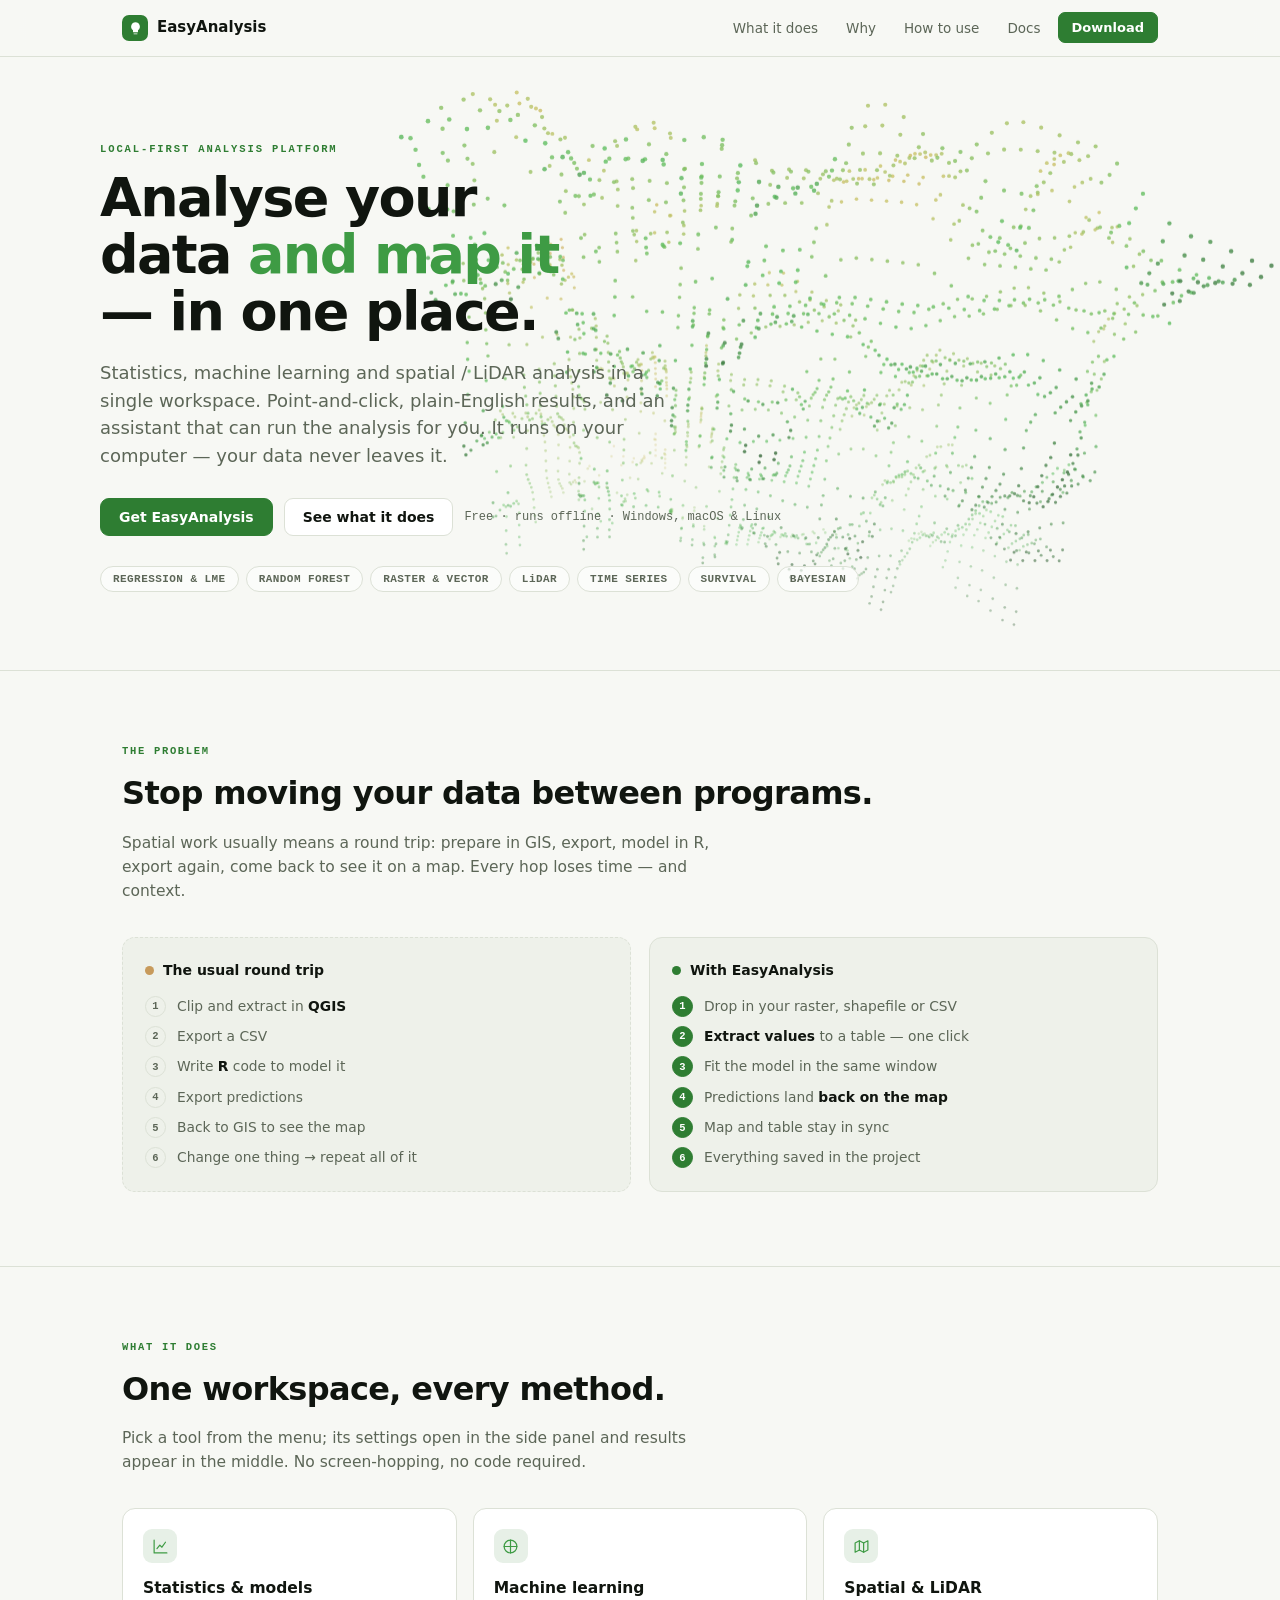
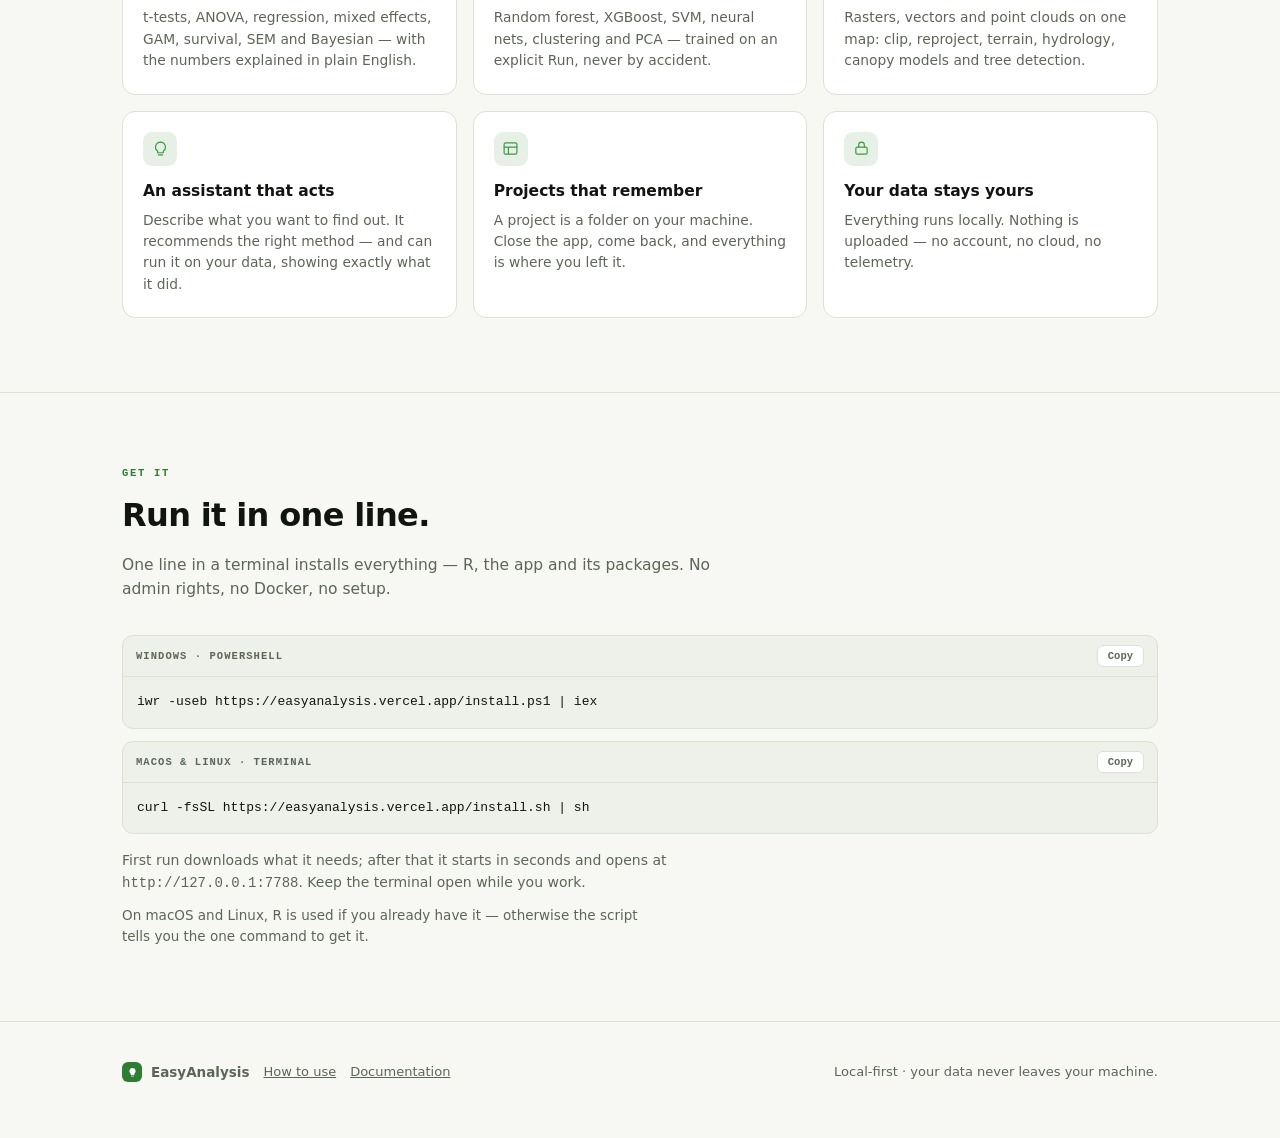
==== landing/index.html @ b0dbe5f5 "Feat: unified workspace (v0.8.0), public site, and macOS/Linux installer Collapses the ~35 separate " ====
<!doctype html>
<html lang="en">
<head>
<meta charset="utf-8">
<meta name="viewport" content="width=device-width, initial-scale=1">
<title>EasyAnalysis — analyse data and map it, in one place</title>
<meta name="description" content="A local-first platform for statistics, machine learning and spatial/LiDAR analysis. Point-and-click, plain-English results, your data never leaves your machine.">
<style>
  :root{
    --paper:#0F1310; --panel:#171C17; --sunk:#131813; --tint:#1D2A1E; --bar:#1B3A1D;
    --ink:#E8EDE4; --bark:#93A08C; --line:#2A322A;
    --forest:#5FBF62; --canopy:#7ED481; --onbrand:#08120A; --sky:#6FA8D6; --earth:#C79A5B;
    --mono:ui-monospace,"Cascadia Code",Consolas,monospace;
    --ui:ui-sans-serif,system-ui,-apple-system,"Segoe UI",Roboto,sans-serif;
    --wrap:1080px;
  }
  @media (prefers-color-scheme: light){
    :root{ --paper:#F7F8F4; --panel:#FFFFFF; --sunk:#EEF1EA; --tint:#E7F0E7; --bar:#2E7D32;
           --ink:#10150F; --bark:#5C6657; --line:#DCE1D6; --forest:#2E7D32; --canopy:#3E9B44; --onbrand:#FFFFFF; }
  }
  *{box-sizing:border-box;}
  html{scroll-behavior:smooth;}
  body{margin:0;background:var(--paper);color:var(--ink);font-family:var(--ui);line-height:1.55;
       -webkit-font-smoothing:antialiased;}
  .wrap{max-width:var(--wrap);margin:0 auto;padding:0 22px;}
  a{color:var(--canopy);}

  /* ---------- nav ---------- */
  nav{position:sticky;top:0;z-index:20;backdrop-filter:blur(12px);
      background:color-mix(in srgb,var(--paper) 82%,transparent);border-bottom:1px solid var(--line);}
  nav .wrap{display:flex;align-items:center;gap:14px;height:56px;}
  .brand{display:flex;align-items:center;gap:9px;font-weight:650;font-size:15px;}
  .brand .mk{width:26px;height:26px;border-radius:7px;background:var(--forest);display:grid;place-items:center;}
  .brand .mk svg{width:15px;height:15px;fill:var(--onbrand);}
  nav .links{margin-left:auto;display:flex;gap:6px;align-items:center;}
  nav .links a{color:var(--bark);text-decoration:none;font-size:13.5px;padding:7px 11px;border-radius:7px;}
  nav .links a:hover{color:var(--ink);background:var(--tint);}
  .btn{display:inline-flex;align-items:center;gap:8px;border-radius:9px;padding:10px 18px;
       font:600 14px var(--ui);text-decoration:none;cursor:pointer;border:1px solid var(--line);
       background:var(--panel);color:var(--ink);}
  .btn:hover{border-color:var(--canopy);}
  .btn.go{background:var(--forest);border-color:var(--forest);color:var(--onbrand);}
  .btn.sm{padding:7px 13px;font-size:13px;}

  /* ---------- hero ---------- */
  header{position:relative;overflow:hidden;border-bottom:1px solid var(--line);}
  #scene{position:absolute;inset:0;width:100%;height:100%;display:block;}
  .hero{position:relative;z-index:2;padding:86px 0 78px;}
  .kick{font:600 10.5px var(--mono);letter-spacing:.18em;text-transform:uppercase;color:var(--forest);margin-bottom:14px;}
  h1{font-size:clamp(32px,5.6vw,54px);line-height:1.06;letter-spacing:-.03em;font-weight:680;margin:0 0 18px;
     text-wrap:balance;max-width:16ch;}
  h1 em{font-style:normal;color:var(--canopy);}
  .lede{font-size:clamp(15px,2vw,18px);color:var(--bark);max-width:52ch;margin:0 0 28px;}
  .cta{display:flex;gap:11px;flex-wrap:wrap;align-items:center;}
  .cta .note{font:500 12px var(--mono);color:var(--bark);}
  .pills{display:flex;gap:7px;flex-wrap:wrap;margin-top:30px;}
  .pill{font:600 11px var(--mono);letter-spacing:.04em;border:1px solid var(--line);border-radius:999px;
        padding:6px 12px;color:var(--bark);background:color-mix(in srgb,var(--panel) 60%,transparent);}

  /* ---------- sections ---------- */
  section{padding:74px 0;border-bottom:1px solid var(--line);}
  .eyebrow{font:600 10.5px var(--mono);letter-spacing:.16em;text-transform:uppercase;color:var(--forest);margin-bottom:12px;}
  h2{font-size:clamp(23px,3.2vw,32px);letter-spacing:-.02em;font-weight:660;margin:0 0 12px;text-wrap:balance;}
  .sub{color:var(--bark);max-width:62ch;margin:0 0 34px;font-size:15.5px;}

  .grid{display:grid;gap:16px;grid-template-columns:repeat(auto-fit,minmax(250px,1fr));}
  .card{border:1px solid var(--line);border-radius:13px;background:var(--panel);padding:20px 20px 22px;}
  .card .ic{width:34px;height:34px;border-radius:9px;background:var(--tint);display:grid;place-items:center;margin-bottom:13px;}
  .card .ic svg{width:17px;height:17px;stroke:var(--canopy);fill:none;stroke-width:1.7;stroke-linecap:round;stroke-linejoin:round;}
  .card h3{font-size:15.5px;margin:0 0 7px;font-weight:640;}
  .card p{margin:0;color:var(--bark);font-size:13.8px;}

  /* problem -> answer */
  .split{display:grid;gap:18px;grid-template-columns:1fr 1fr;align-items:stretch;}
  @media (max-width:760px){.split{grid-template-columns:1fr;}}
  .panel-b{border:1px solid var(--line);border-radius:13px;padding:22px;background:var(--sunk);}
  .panel-b.bad{border-style:dashed;}
  .panel-b h3{margin:0 0 14px;font-size:14px;font-weight:640;display:flex;align-items:center;gap:9px;}
  .panel-b h3 .dot{width:9px;height:9px;border-radius:50%;}
  .steps{list-style:none;margin:0;padding:0;display:flex;flex-direction:column;gap:9px;}
  .steps li{display:flex;gap:11px;align-items:flex-start;font-size:13.8px;color:var(--bark);}
  .steps li b{color:var(--ink);font-weight:600;}
  .steps .n{flex:none;width:21px;height:21px;border-radius:50%;border:1px solid var(--line);
            display:grid;place-items:center;font:600 10.5px var(--mono);color:var(--bark);}
  .panel-b.good .steps .n{background:var(--forest);border-color:var(--forest);color:var(--onbrand);}

  /* install block */
  .code{border:1px solid var(--line);border-radius:11px;background:var(--sunk);overflow:hidden;}
  .code .top{display:flex;align-items:center;gap:9px;padding:9px 13px;border-bottom:1px solid var(--line);
             font:600 10.5px var(--mono);letter-spacing:.1em;text-transform:uppercase;color:var(--bark);}
  .code .top .copy{margin-left:auto;border:1px solid var(--line);background:var(--panel);color:var(--bark);
                   border-radius:6px;padding:4px 10px;font:600 10.5px var(--mono);cursor:pointer;}
  .code .top .copy:hover{border-color:var(--canopy);color:var(--ink);}
  .code pre{margin:0;padding:15px 14px;overflow-x:auto;font:13px/1.6 var(--mono);color:var(--ink);}
  .code pre .c{color:var(--bark);}

  footer{padding:40px 0 56px;color:var(--bark);font-size:13px;}
  footer .wrap{display:flex;gap:14px;flex-wrap:wrap;align-items:center;}
  footer a{color:var(--bark);}
  .sr{position:absolute;width:1px;height:1px;overflow:hidden;clip:rect(0 0 0 0);}
  @media (prefers-reduced-motion: reduce){ #scene{display:none;} }
</style>
</head>
<body>

<nav>
  <div class="wrap">
    <span class="brand">
      <span class="mk"><svg viewBox="0 0 24 24"><path d="M9 21h6v-1H9v1zm3-19a7 7 0 0 0-4 12.7V17a1 1 0 0 0 1 1h6a1 1 0 0 0 1-1v-2.3A7 7 0 0 0 12 2z"/></svg></span>
      EasyAnalysis
    </span>
    <span class="links">
      <a href="#what">What it does</a>
      <a href="#why">Why</a>
      <a href="how-to-use.html">How to use</a>
      <a href="documentation.html">Docs</a>
      <a class="btn go sm" href="#get">Download</a>
    </span>
  </div>
</nav>

<header>
  <canvas id="scene" aria-hidden="true"></canvas>
  <div class="wrap hero">
    <div class="kick">Local-first analysis platform</div>
    <h1>Analyse your data <em>and map it</em> — in one place.</h1>
    <p class="lede">Statistics, machine learning and spatial / LiDAR analysis in a single
      workspace. Point-and-click, plain-English results, and an assistant that can run the
      analysis for you. It runs on your computer — your data never leaves it.</p>
    <div class="cta">
      <a class="btn go" href="#get">Get EasyAnalysis</a>
      <a class="btn" href="#what">See what it does</a>
      <span class="note">Free · runs offline · Windows, macOS &amp; Linux</span>
    </div>
    <div class="pills">
      <span class="pill">REGRESSION &amp; LME</span><span class="pill">RANDOM FOREST</span>
      <span class="pill">RASTER &amp; VECTOR</span><span class="pill">LiDAR</span>
      <span class="pill">TIME SERIES</span><span class="pill">SURVIVAL</span>
      <span class="pill">BAYESIAN</span>
    </div>
  </div>
</header>

<section id="why">
  <div class="wrap">
    <div class="eyebrow">The problem</div>
    <h2>Stop moving your data between programs.</h2>
    <p class="sub">Spatial work usually means a round trip: prepare in GIS, export, model in R,
      export again, come back to see it on a map. Every hop loses time — and context.</p>
    <div class="split">
      <div class="panel-b bad">
        <h3><span class="dot" style="background:var(--earth)"></span>The usual round trip</h3>
        <ol class="steps">
          <li><span class="n">1</span><span>Clip and extract in <b>QGIS</b></span></li>
          <li><span class="n">2</span><span>Export a CSV</span></li>
          <li><span class="n">3</span><span>Write <b>R</b> code to model it</span></li>
          <li><span class="n">4</span><span>Export predictions</span></li>
          <li><span class="n">5</span><span>Back to GIS to see the map</span></li>
          <li><span class="n">6</span><span>Change one thing → repeat all of it</span></li>
        </ol>
      </div>
      <div class="panel-b good">
        <h3><span class="dot" style="background:var(--forest)"></span>With EasyAnalysis</h3>
        <ol class="steps">
          <li><span class="n">1</span><span>Drop in your raster, shapefile or CSV</span></li>
          <li><span class="n">2</span><span><b>Extract values</b> to a table — one click</span></li>
          <li><span class="n">3</span><span>Fit the model in the same window</span></li>
          <li><span class="n">4</span><span>Predictions land <b>back on the map</b></span></li>
          <li><span class="n">5</span><span>Map and table stay in sync</span></li>
          <li><span class="n">6</span><span>Everything saved in the project</span></li>
        </ol>
      </div>
    </div>
  </div>
</section>

<section id="what">
  <div class="wrap">
    <div class="eyebrow">What it does</div>
    <h2>One workspace, every method.</h2>
    <p class="sub">Pick a tool from the menu; its settings open in the side panel and results appear
      in the middle. No screen-hopping, no code required.</p>
    <div class="grid">
      <div class="card">
        <div class="ic"><svg viewBox="0 0 24 24"><path d="M3 3v18h18"/><path d="M7 15l4-5 3 3 5-7"/></svg></div>
        <h3>Statistics &amp; models</h3>
        <p>t-tests, ANOVA, regression, mixed effects, GAM, survival, SEM and Bayesian —
           with the numbers explained in plain English.</p>
      </div>
      <div class="card">
        <div class="ic"><svg viewBox="0 0 24 24"><path d="M12 3v18M3 12h18"/><circle cx="12" cy="12" r="9"/></svg></div>
        <h3>Machine learning</h3>
        <p>Random forest, XGBoost, SVM, neural nets, clustering and PCA — trained on an
           explicit Run, never by accident.</p>
      </div>
      <div class="card">
        <div class="ic"><svg viewBox="0 0 24 24"><path d="M3 7l6-3 6 3 6-3v13l-6 3-6-3-6 3z"/><path d="M9 4v13M15 7v13"/></svg></div>
        <h3>Spatial &amp; LiDAR</h3>
        <p>Rasters, vectors and point clouds on one map: clip, reproject, terrain, hydrology,
           canopy models and tree detection.</p>
      </div>
      <div class="card">
        <div class="ic"><svg viewBox="0 0 24 24"><path d="M12 3a7 7 0 0 0-4 12.7V18h8v-2.3A7 7 0 0 0 12 3z"/><path d="M9 21h6"/></svg></div>
        <h3>An assistant that acts</h3>
        <p>Describe what you want to find out. It recommends the right method — and can run
           it on your data, showing exactly what it did.</p>
      </div>
      <div class="card">
        <div class="ic"><svg viewBox="0 0 24 24"><rect x="3" y="4" width="18" height="16" rx="2"/><path d="M3 10h18M9 10v10"/></svg></div>
        <h3>Projects that remember</h3>
        <p>A project is a folder on your machine. Close the app, come back, and everything is
           where you left it.</p>
      </div>
      <div class="card">
        <div class="ic"><svg viewBox="0 0 24 24"><rect x="4" y="10" width="16" height="10" rx="2"/><path d="M8 10V7a4 4 0 0 1 8 0v3"/></svg></div>
        <h3>Your data stays yours</h3>
        <p>Everything runs locally. Nothing is uploaded — no account, no cloud, no telemetry.</p>
      </div>
    </div>
  </div>
</section>

<section id="get">
  <div class="wrap">
    <div class="eyebrow">Get it</div>
    <h2>Run it in one line.</h2>
    <p class="sub">One line in a terminal installs everything — R, the app and its packages.
      No admin rights, no Docker, no setup.</p>
    <div class="code">
      <div class="top">Windows · PowerShell
        <button class="copy" data-copy="win">Copy</button></div>
      <pre id="cmd-win">iwr -useb https://easyanalysis.vercel.app/install.ps1 | iex</pre>
    </div>
    <div class="code" style="margin-top:12px;">
      <div class="top">macOS &amp; Linux · Terminal
        <button class="copy" data-copy="nix">Copy</button></div>
      <pre id="cmd-nix">curl -fsSL https://easyanalysis.vercel.app/install.sh | sh</pre>
    </div>
    <p class="sub" style="margin:16px 0 0;font-size:14px;">
      First run downloads what it needs; after that it starts in seconds and opens at
      <code style="font-family:var(--mono)">http://127.0.0.1:7788</code>. Keep the terminal open while you work.</p>
    <p class="sub" style="margin:10px 0 0;font-size:13.5px;">
      On macOS and Linux, R is used if you already have it — otherwise the script tells you the
      one command to get it.</p>
  </div>
</section>

<footer>
  <div class="wrap">
    <span class="brand" style="font-size:13.5px;">
      <span class="mk" style="width:20px;height:20px;border-radius:6px;">
        <svg viewBox="0 0 24 24" style="width:11px;height:11px;"><path d="M9 21h6v-1H9v1zm3-19a7 7 0 0 0-4 12.7V17a1 1 0 0 0 1 1h6a1 1 0 0 0 1-1v-2.3A7 7 0 0 0 12 2z"/></svg>
      </span>EasyAnalysis
    </span>
    <a href="how-to-use.html">How to use</a>
    <a href="documentation.html">Documentation</a>
    <span style="margin-left:auto">Local-first · your data never leaves your machine.</span>
  </div>
</footer>

<script>
/* ---------------------------------------------------------------------------
   3D hero: a rotating LiDAR-style point cloud over a terrain surface, drawn on
   a plain canvas with a hand-rolled projection. No library, no CDN — the page
   is fully self-contained (and the app itself is about terrain/LiDAR, so the
   visual is the subject rather than decoration).
---------------------------------------------------------------------------- */
(function(){
  var cv = document.getElementById('scene'); if(!cv) return;
  var ctx = cv.getContext('2d'), W=0, H=0, DPR=Math.min(2, window.devicePixelRatio||1);
  var reduce = window.matchMedia('(prefers-reduced-motion: reduce)').matches;

  function css(v){ return getComputedStyle(document.documentElement).getPropertyValue(v).trim(); }

  /* value-noise terrain so the surface looks like ground, not a sine wave */
  function mk(seed){ var s=seed; return function(){ s=(s*1664525+1013904223)%4294967296; return s/4294967296; }; }
  var rnd = mk(20260727), N = 12, g = [];
  for (var i=0;i<N*N;i++) g.push(rnd());
  function at(x,y){ return g[Math.min(N-1,Math.max(0,y))*N + Math.min(N-1,Math.max(0,x))]; }
  function noise(u,v){
    var x=u*(N-1), y=v*(N-1), xi=Math.floor(x), yi=Math.floor(y), fx=x-xi, fy=y-yi;
    fx=fx*fx*(3-2*fx); fy=fy*fy*(3-2*fy);
    var a=at(xi,yi), b=at(xi+1,yi), c=at(xi,yi+1), d=at(xi+1,yi+1);
    return (a*(1-fx)+b*fx)*(1-fy) + (c*(1-fx)+d*fx)*fy;
  }

  /* build the point grid once */
  var G = 46, pts = [];
  for (var iy=0; iy<G; iy++) for (var ix=0; ix<G; ix++){
    var u=ix/(G-1), v=iy/(G-1);
    var h = noise(u,v)*0.55 + noise(u*2.3,v*2.3)*0.28 + noise(u*4.7,v*4.7)*0.12;
    pts.push({ x:(u-0.5)*2, z:(v-0.5)*2, y:h-0.42, h:h });
  }

  function size(){
    var r = cv.parentNode.getBoundingClientRect();
    W = r.width; H = r.height;
    cv.width = W*DPR; cv.height = H*DPR;
    ctx.setTransform(DPR,0,0,DPR,0,0);
  }
  window.addEventListener('resize', size); size();

  var t = 0, mx = 0;
  cv.parentNode.addEventListener('mousemove', function(e){
    var r = cv.parentNode.getBoundingClientRect();
    mx = ((e.clientX - r.left)/r.width - 0.5) * 0.6;      /* gentle parallax */
  });

  function ramp(p){                                    /* low = forest, high = sand */
    var stops = [[43,74,46],[95,191,98],[201,197,107],[217,155,87]];
    var i = Math.min(2, Math.floor(p*3)), f = p*3-i, a = stops[i], b = stops[i+1];
    return 'rgb('+((a[0]+(b[0]-a[0])*f)|0)+','+((a[1]+(b[1]-a[1])*f)|0)+','+((a[2]+(b[2]-a[2])*f)|0)+')';
  }

  function frame(){
    t += reduce ? 0 : 0.0016;
    ctx.clearRect(0,0,W,H);
    var ang = t + mx, ca = Math.cos(ang), sa = Math.sin(ang);
    var tilt = 0.62, ct = Math.cos(tilt), st = Math.sin(tilt);
    var scale = Math.min(W,H) * 0.78, cx = W*0.62, cy = H*0.54;

    var out = [];
    for (var i=0;i<pts.length;i++){
      var p = pts[i];
      var X = p.x*ca - p.z*sa, Z = p.x*sa + p.z*ca, Y = p.y;
      var Y2 = Y*ct - Z*st, Z2 = Y*st + Z*ct;
      var d = 3.1 + Z2, k = 2.0/d;
      out.push({ sx: cx + X*scale*k, sy: cy - Y2*scale*k, d: d, h: p.h, k: k });
    }
    out.sort(function(a,b){ return b.d - a.d; });          /* painter's algorithm */

    for (var j=0;j<out.length;j++){
      var o = out[j], r = Math.max(0.6, 2.5*o.k), alpha = Math.max(0.12, Math.min(0.95, (4.6-o.d)*0.55));
      ctx.globalAlpha = alpha * 0.85;
      ctx.fillStyle = ramp(Math.min(1, Math.max(0, o.h)));
      ctx.beginPath(); ctx.arc(o.sx, o.sy, r, 0, 6.283); ctx.fill();
    }
    ctx.globalAlpha = 1;
    requestAnimationFrame(frame);
  }
  requestAnimationFrame(frame);
})();

/* copy-to-clipboard for the install command */
document.querySelectorAll('.copy').forEach(function(b){
  b.addEventListener('click', function(){
    var el = document.getElementById('cmd-' + b.dataset.copy);
    if (!el) return;
    navigator.clipboard.writeText(el.innerText.trim()).then(function(){
      var old = b.textContent; b.textContent = 'Copied';
      setTimeout(function(){ b.textContent = old; }, 1400);
    }).catch(function(){ b.textContent = 'Select & copy'; });
  });
});
</script>
</body>
</html>
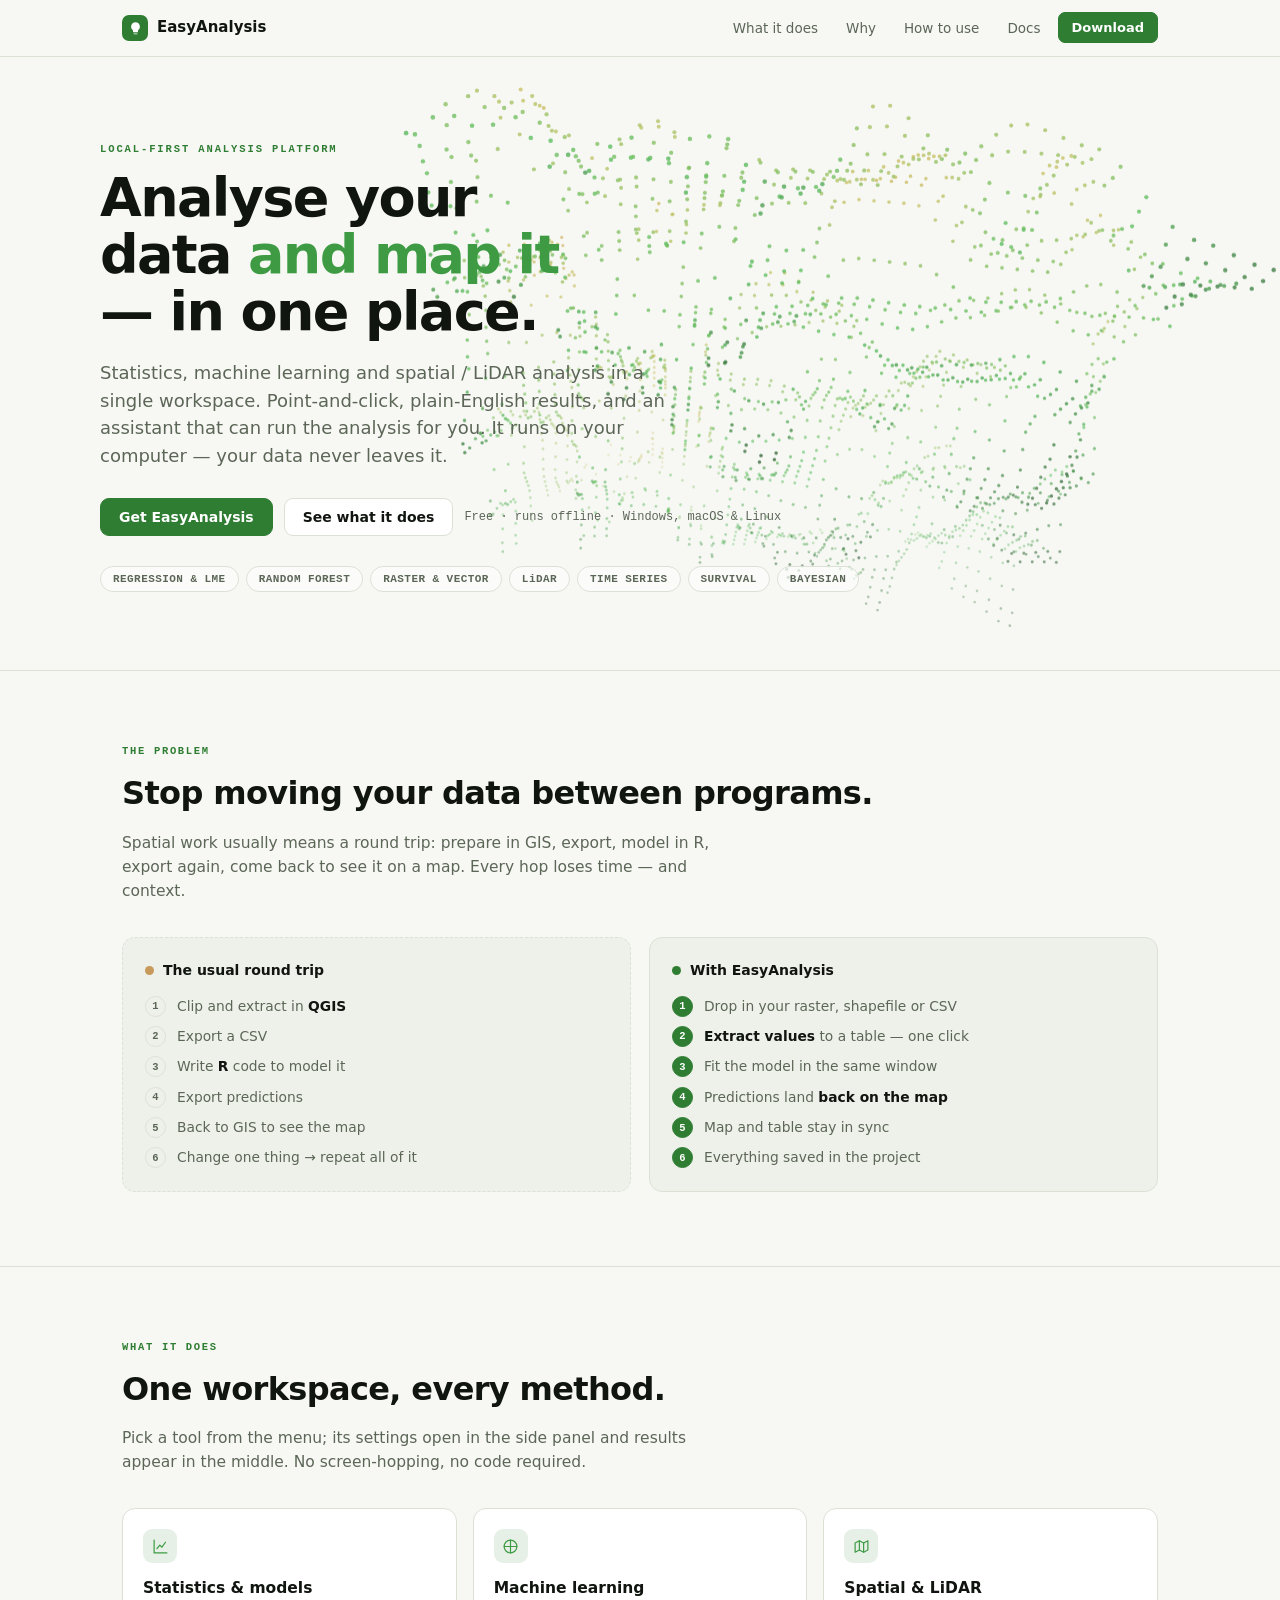
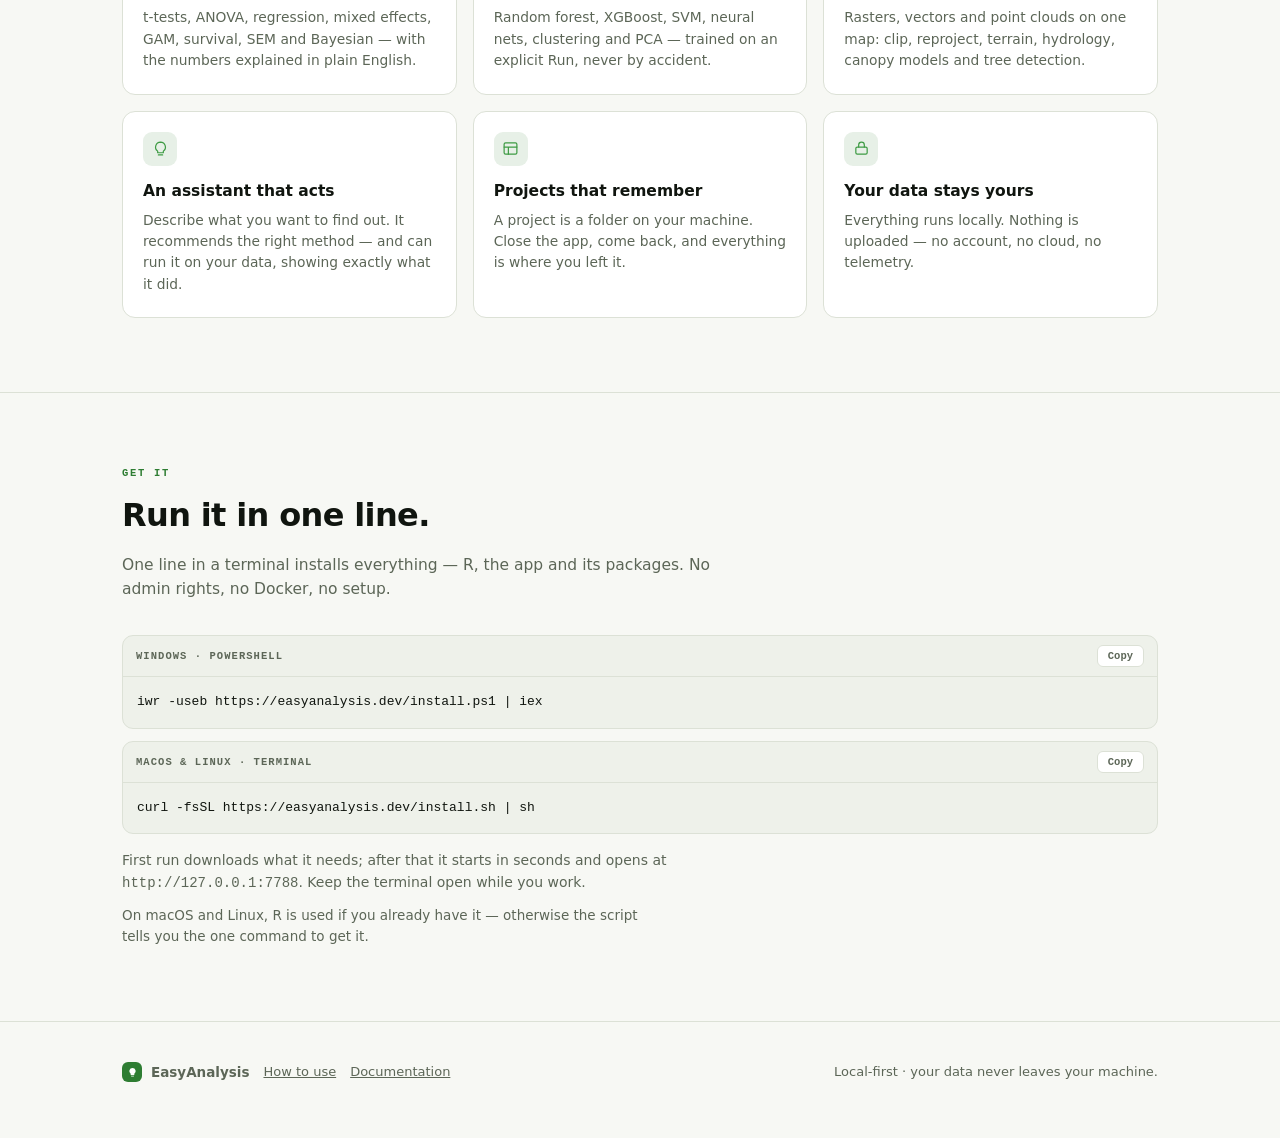
==== commit 19bbbd33: "configured the custom domain easyanalysis.dev in name.com and vercel. also, changed the one-liners t" ====
--- a/landing/index.html
+++ b/landing/index.html
@@ -1,357 +1,756 @@
 <!doctype html>
 <html lang="en">
+
 <head>
-<meta charset="utf-8">
-<meta name="viewport" content="width=device-width, initial-scale=1">
-<title>EasyAnalysis — analyse data and map it, in one place</title>
-<meta name="description" content="A local-first platform for statistics, machine learning and spatial/LiDAR analysis. Point-and-click, plain-English results, your data never leaves your machine.">
-<style>
-  :root{
-    --paper:#0F1310; --panel:#171C17; --sunk:#131813; --tint:#1D2A1E; --bar:#1B3A1D;
-    --ink:#E8EDE4; --bark:#93A08C; --line:#2A322A;
-    --forest:#5FBF62; --canopy:#7ED481; --onbrand:#08120A; --sky:#6FA8D6; --earth:#C79A5B;
-    --mono:ui-monospace,"Cascadia Code",Consolas,monospace;
-    --ui:ui-sans-serif,system-ui,-apple-system,"Segoe UI",Roboto,sans-serif;
-    --wrap:1080px;
-  }
-  @media (prefers-color-scheme: light){
-    :root{ --paper:#F7F8F4; --panel:#FFFFFF; --sunk:#EEF1EA; --tint:#E7F0E7; --bar:#2E7D32;
-           --ink:#10150F; --bark:#5C6657; --line:#DCE1D6; --forest:#2E7D32; --canopy:#3E9B44; --onbrand:#FFFFFF; }
-  }
-  *{box-sizing:border-box;}
-  html{scroll-behavior:smooth;}
-  body{margin:0;background:var(--paper);color:var(--ink);font-family:var(--ui);line-height:1.55;
-       -webkit-font-smoothing:antialiased;}
-  .wrap{max-width:var(--wrap);margin:0 auto;padding:0 22px;}
-  a{color:var(--canopy);}
-
-  /* ---------- nav ---------- */
-  nav{position:sticky;top:0;z-index:20;backdrop-filter:blur(12px);
-      background:color-mix(in srgb,var(--paper) 82%,transparent);border-bottom:1px solid var(--line);}
-  nav .wrap{display:flex;align-items:center;gap:14px;height:56px;}
-  .brand{display:flex;align-items:center;gap:9px;font-weight:650;font-size:15px;}
-  .brand .mk{width:26px;height:26px;border-radius:7px;background:var(--forest);display:grid;place-items:center;}
-  .brand .mk svg{width:15px;height:15px;fill:var(--onbrand);}
-  nav .links{margin-left:auto;display:flex;gap:6px;align-items:center;}
-  nav .links a{color:var(--bark);text-decoration:none;font-size:13.5px;padding:7px 11px;border-radius:7px;}
-  nav .links a:hover{color:var(--ink);background:var(--tint);}
-  .btn{display:inline-flex;align-items:center;gap:8px;border-radius:9px;padding:10px 18px;
-       font:600 14px var(--ui);text-decoration:none;cursor:pointer;border:1px solid var(--line);
-       background:var(--panel);color:var(--ink);}
-  .btn:hover{border-color:var(--canopy);}
-  .btn.go{background:var(--forest);border-color:var(--forest);color:var(--onbrand);}
-  .btn.sm{padding:7px 13px;font-size:13px;}
-
-  /* ---------- hero ---------- */
-  header{position:relative;overflow:hidden;border-bottom:1px solid var(--line);}
-  #scene{position:absolute;inset:0;width:100%;height:100%;display:block;}
-  .hero{position:relative;z-index:2;padding:86px 0 78px;}
-  .kick{font:600 10.5px var(--mono);letter-spacing:.18em;text-transform:uppercase;color:var(--forest);margin-bottom:14px;}
-  h1{font-size:clamp(32px,5.6vw,54px);line-height:1.06;letter-spacing:-.03em;font-weight:680;margin:0 0 18px;
-     text-wrap:balance;max-width:16ch;}
-  h1 em{font-style:normal;color:var(--canopy);}
-  .lede{font-size:clamp(15px,2vw,18px);color:var(--bark);max-width:52ch;margin:0 0 28px;}
-  .cta{display:flex;gap:11px;flex-wrap:wrap;align-items:center;}
-  .cta .note{font:500 12px var(--mono);color:var(--bark);}
-  .pills{display:flex;gap:7px;flex-wrap:wrap;margin-top:30px;}
-  .pill{font:600 11px var(--mono);letter-spacing:.04em;border:1px solid var(--line);border-radius:999px;
-        padding:6px 12px;color:var(--bark);background:color-mix(in srgb,var(--panel) 60%,transparent);}
-
-  /* ---------- sections ---------- */
-  section{padding:74px 0;border-bottom:1px solid var(--line);}
-  .eyebrow{font:600 10.5px var(--mono);letter-spacing:.16em;text-transform:uppercase;color:var(--forest);margin-bottom:12px;}
-  h2{font-size:clamp(23px,3.2vw,32px);letter-spacing:-.02em;font-weight:660;margin:0 0 12px;text-wrap:balance;}
-  .sub{color:var(--bark);max-width:62ch;margin:0 0 34px;font-size:15.5px;}
-
-  .grid{display:grid;gap:16px;grid-template-columns:repeat(auto-fit,minmax(250px,1fr));}
-  .card{border:1px solid var(--line);border-radius:13px;background:var(--panel);padding:20px 20px 22px;}
-  .card .ic{width:34px;height:34px;border-radius:9px;background:var(--tint);display:grid;place-items:center;margin-bottom:13px;}
-  .card .ic svg{width:17px;height:17px;stroke:var(--canopy);fill:none;stroke-width:1.7;stroke-linecap:round;stroke-linejoin:round;}
-  .card h3{font-size:15.5px;margin:0 0 7px;font-weight:640;}
-  .card p{margin:0;color:var(--bark);font-size:13.8px;}
-
-  /* problem -> answer */
-  .split{display:grid;gap:18px;grid-template-columns:1fr 1fr;align-items:stretch;}
-  @media (max-width:760px){.split{grid-template-columns:1fr;}}
-  .panel-b{border:1px solid var(--line);border-radius:13px;padding:22px;background:var(--sunk);}
-  .panel-b.bad{border-style:dashed;}
-  .panel-b h3{margin:0 0 14px;font-size:14px;font-weight:640;display:flex;align-items:center;gap:9px;}
-  .panel-b h3 .dot{width:9px;height:9px;border-radius:50%;}
-  .steps{list-style:none;margin:0;padding:0;display:flex;flex-direction:column;gap:9px;}
-  .steps li{display:flex;gap:11px;align-items:flex-start;font-size:13.8px;color:var(--bark);}
-  .steps li b{color:var(--ink);font-weight:600;}
-  .steps .n{flex:none;width:21px;height:21px;border-radius:50%;border:1px solid var(--line);
-            display:grid;place-items:center;font:600 10.5px var(--mono);color:var(--bark);}
-  .panel-b.good .steps .n{background:var(--forest);border-color:var(--forest);color:var(--onbrand);}
-
-  /* install block */
-  .code{border:1px solid var(--line);border-radius:11px;background:var(--sunk);overflow:hidden;}
-  .code .top{display:flex;align-items:center;gap:9px;padding:9px 13px;border-bottom:1px solid var(--line);
-             font:600 10.5px var(--mono);letter-spacing:.1em;text-transform:uppercase;color:var(--bark);}
-  .code .top .copy{margin-left:auto;border:1px solid var(--line);background:var(--panel);color:var(--bark);
-                   border-radius:6px;padding:4px 10px;font:600 10.5px var(--mono);cursor:pointer;}
-  .code .top .copy:hover{border-color:var(--canopy);color:var(--ink);}
-  .code pre{margin:0;padding:15px 14px;overflow-x:auto;font:13px/1.6 var(--mono);color:var(--ink);}
-  .code pre .c{color:var(--bark);}
-
-  footer{padding:40px 0 56px;color:var(--bark);font-size:13px;}
-  footer .wrap{display:flex;gap:14px;flex-wrap:wrap;align-items:center;}
-  footer a{color:var(--bark);}
-  .sr{position:absolute;width:1px;height:1px;overflow:hidden;clip:rect(0 0 0 0);}
-  @media (prefers-reduced-motion: reduce){ #scene{display:none;} }
-</style>
+  <meta charset="utf-8">
+  <meta name="viewport" content="width=device-width, initial-scale=1">
+  <title>EasyAnalysis — analyse data and map it, in one place</title>
+  <meta name="description"
+    content="A local-first platform for statistics, machine learning and spatial/LiDAR analysis. Point-and-click, plain-English results, your data never leaves your machine.">
+  <style>
+    :root {
+      --paper: #0F1310;
+      --panel: #171C17;
+      --sunk: #131813;
+      --tint: #1D2A1E;
+      --bar: #1B3A1D;
+      --ink: #E8EDE4;
+      --bark: #93A08C;
+      --line: #2A322A;
+      --forest: #5FBF62;
+      --canopy: #7ED481;
+      --onbrand: #08120A;
+      --sky: #6FA8D6;
+      --earth: #C79A5B;
+      --mono: ui-monospace, "Cascadia Code", Consolas, monospace;
+      --ui: ui-sans-serif, system-ui, -apple-system, "Segoe UI", Roboto, sans-serif;
+      --wrap: 1080px;
+    }
+
+    @media (prefers-color-scheme: light) {
+      :root {
+        --paper: #F7F8F4;
+        --panel: #FFFFFF;
+        --sunk: #EEF1EA;
+        --tint: #E7F0E7;
+        --bar: #2E7D32;
+        --ink: #10150F;
+        --bark: #5C6657;
+        --line: #DCE1D6;
+        --forest: #2E7D32;
+        --canopy: #3E9B44;
+        --onbrand: #FFFFFF;
+      }
+    }
+
+    * {
+      box-sizing: border-box;
+    }
+
+    html {
+      scroll-behavior: smooth;
+    }
+
+    body {
+      margin: 0;
+      background: var(--paper);
+      color: var(--ink);
+      font-family: var(--ui);
+      line-height: 1.55;
+      -webkit-font-smoothing: antialiased;
+    }
+
+    .wrap {
+      max-width: var(--wrap);
+      margin: 0 auto;
+      padding: 0 22px;
+    }
+
+    a {
+      color: var(--canopy);
+    }
+
+    /* ---------- nav ---------- */
+    nav {
+      position: sticky;
+      top: 0;
+      z-index: 20;
+      backdrop-filter: blur(12px);
+      background: color-mix(in srgb, var(--paper) 82%, transparent);
+      border-bottom: 1px solid var(--line);
+    }
+
+    nav .wrap {
+      display: flex;
+      align-items: center;
+      gap: 14px;
+      height: 56px;
+    }
+
+    .brand {
+      display: flex;
+      align-items: center;
+      gap: 9px;
+      font-weight: 650;
+      font-size: 15px;
+    }
+
+    .brand .mk {
+      width: 26px;
+      height: 26px;
+      border-radius: 7px;
+      background: var(--forest);
+      display: grid;
+      place-items: center;
+    }
+
+    .brand .mk svg {
+      width: 15px;
+      height: 15px;
+      fill: var(--onbrand);
+    }
+
+    nav .links {
+      margin-left: auto;
+      display: flex;
+      gap: 6px;
+      align-items: center;
+    }
+
+    nav .links a {
+      color: var(--bark);
+      text-decoration: none;
+      font-size: 13.5px;
+      padding: 7px 11px;
+      border-radius: 7px;
+    }
+
+    nav .links a:hover {
+      color: var(--ink);
+      background: var(--tint);
+    }
+
+    .btn {
+      display: inline-flex;
+      align-items: center;
+      gap: 8px;
+      border-radius: 9px;
+      padding: 10px 18px;
+      font: 600 14px var(--ui);
+      text-decoration: none;
+      cursor: pointer;
+      border: 1px solid var(--line);
+      background: var(--panel);
+      color: var(--ink);
+    }
+
+    .btn:hover {
+      border-color: var(--canopy);
+    }
+
+    .btn.go {
+      background: var(--forest);
+      border-color: var(--forest);
+      color: var(--onbrand);
+    }
+
+    .btn.sm {
+      padding: 7px 13px;
+      font-size: 13px;
+    }
+
+    /* ---------- hero ---------- */
+    header {
+      position: relative;
+      overflow: hidden;
+      border-bottom: 1px solid var(--line);
+    }
+
+    #scene {
+      position: absolute;
+      inset: 0;
+      width: 100%;
+      height: 100%;
+      display: block;
+    }
+
+    .hero {
+      position: relative;
+      z-index: 2;
+      padding: 86px 0 78px;
+    }
+
+    .kick {
+      font: 600 10.5px var(--mono);
+      letter-spacing: .18em;
+      text-transform: uppercase;
+      color: var(--forest);
+      margin-bottom: 14px;
+    }
+
+    h1 {
+      font-size: clamp(32px, 5.6vw, 54px);
+      line-height: 1.06;
+      letter-spacing: -.03em;
+      font-weight: 680;
+      margin: 0 0 18px;
+      text-wrap: balance;
+      max-width: 16ch;
+    }
+
+    h1 em {
+      font-style: normal;
+      color: var(--canopy);
+    }
+
+    .lede {
+      font-size: clamp(15px, 2vw, 18px);
+      color: var(--bark);
+      max-width: 52ch;
+      margin: 0 0 28px;
+    }
+
+    .cta {
+      display: flex;
+      gap: 11px;
+      flex-wrap: wrap;
+      align-items: center;
+    }
+
+    .cta .note {
+      font: 500 12px var(--mono);
+      color: var(--bark);
+    }
+
+    .pills {
+      display: flex;
+      gap: 7px;
+      flex-wrap: wrap;
+      margin-top: 30px;
+    }
+
+    .pill {
+      font: 600 11px var(--mono);
+      letter-spacing: .04em;
+      border: 1px solid var(--line);
+      border-radius: 999px;
+      padding: 6px 12px;
+      color: var(--bark);
+      background: color-mix(in srgb, var(--panel) 60%, transparent);
+    }
+
+    /* ---------- sections ---------- */
+    section {
+      padding: 74px 0;
+      border-bottom: 1px solid var(--line);
+    }
+
+    .eyebrow {
+      font: 600 10.5px var(--mono);
+      letter-spacing: .16em;
+      text-transform: uppercase;
+      color: var(--forest);
+      margin-bottom: 12px;
+    }
+
+    h2 {
+      font-size: clamp(23px, 3.2vw, 32px);
+      letter-spacing: -.02em;
+      font-weight: 660;
+      margin: 0 0 12px;
+      text-wrap: balance;
+    }
+
+    .sub {
+      color: var(--bark);
+      max-width: 62ch;
+      margin: 0 0 34px;
+      font-size: 15.5px;
+    }
+
+    .grid {
+      display: grid;
+      gap: 16px;
+      grid-template-columns: repeat(auto-fit, minmax(250px, 1fr));
+    }
+
+    .card {
+      border: 1px solid var(--line);
+      border-radius: 13px;
+      background: var(--panel);
+      padding: 20px 20px 22px;
+    }
+
+    .card .ic {
+      width: 34px;
+      height: 34px;
+      border-radius: 9px;
+      background: var(--tint);
+      display: grid;
+      place-items: center;
+      margin-bottom: 13px;
+    }
+
+    .card .ic svg {
+      width: 17px;
+      height: 17px;
+      stroke: var(--canopy);
+      fill: none;
+      stroke-width: 1.7;
+      stroke-linecap: round;
+      stroke-linejoin: round;
+    }
+
+    .card h3 {
+      font-size: 15.5px;
+      margin: 0 0 7px;
+      font-weight: 640;
+    }
+
+    .card p {
+      margin: 0;
+      color: var(--bark);
+      font-size: 13.8px;
+    }
+
+    /* problem -> answer */
+    .split {
+      display: grid;
+      gap: 18px;
+      grid-template-columns: 1fr 1fr;
+      align-items: stretch;
+    }
+
+    @media (max-width:760px) {
+      .split {
+        grid-template-columns: 1fr;
+      }
+    }
+
+    .panel-b {
+      border: 1px solid var(--line);
+      border-radius: 13px;
+      padding: 22px;
+      background: var(--sunk);
+    }
+
+    .panel-b.bad {
+      border-style: dashed;
+    }
+
+    .panel-b h3 {
+      margin: 0 0 14px;
+      font-size: 14px;
+      font-weight: 640;
+      display: flex;
+      align-items: center;
+      gap: 9px;
+    }
+
+    .panel-b h3 .dot {
+      width: 9px;
+      height: 9px;
+      border-radius: 50%;
+    }
+
+    .steps {
+      list-style: none;
+      margin: 0;
+      padding: 0;
+      display: flex;
+      flex-direction: column;
+      gap: 9px;
+    }
+
+    .steps li {
+      display: flex;
+      gap: 11px;
+      align-items: flex-start;
+      font-size: 13.8px;
+      color: var(--bark);
+    }
+
+    .steps li b {
+      color: var(--ink);
+      font-weight: 600;
+    }
+
+    .steps .n {
+      flex: none;
+      width: 21px;
+      height: 21px;
+      border-radius: 50%;
+      border: 1px solid var(--line);
+      display: grid;
+      place-items: center;
+      font: 600 10.5px var(--mono);
+      color: var(--bark);
+    }
+
+    .panel-b.good .steps .n {
+      background: var(--forest);
+      border-color: var(--forest);
+      color: var(--onbrand);
+    }
+
+    /* install block */
+    .code {
+      border: 1px solid var(--line);
+      border-radius: 11px;
+      background: var(--sunk);
+      overflow: hidden;
+    }
+
+    .code .top {
+      display: flex;
+      align-items: center;
+      gap: 9px;
+      padding: 9px 13px;
+      border-bottom: 1px solid var(--line);
+      font: 600 10.5px var(--mono);
+      letter-spacing: .1em;
+      text-transform: uppercase;
+      color: var(--bark);
+    }
+
+    .code .top .copy {
+      margin-left: auto;
+      border: 1px solid var(--line);
+      background: var(--panel);
+      color: var(--bark);
+      border-radius: 6px;
+      padding: 4px 10px;
+      font: 600 10.5px var(--mono);
+      cursor: pointer;
+    }
+
+    .code .top .copy:hover {
+      border-color: var(--canopy);
+      color: var(--ink);
+    }
+
+    .code pre {
+      margin: 0;
+      padding: 15px 14px;
+      overflow-x: auto;
+      font: 13px/1.6 var(--mono);
+      color: var(--ink);
+    }
+
+    .code pre .c {
+      color: var(--bark);
+    }
+
+    footer {
+      padding: 40px 0 56px;
+      color: var(--bark);
+      font-size: 13px;
+    }
+
+    footer .wrap {
+      display: flex;
+      gap: 14px;
+      flex-wrap: wrap;
+      align-items: center;
+    }
+
+    footer a {
+      color: var(--bark);
+    }
+
+    .sr {
+      position: absolute;
+      width: 1px;
+      height: 1px;
+      overflow: hidden;
+      clip: rect(0 0 0 0);
+    }
+
+    @media (prefers-reduced-motion: reduce) {
+      #scene {
+        display: none;
+      }
+    }
+  </style>
 </head>
+
 <body>
 
-<nav>
-  <div class="wrap">
-    <span class="brand">
-      <span class="mk"><svg viewBox="0 0 24 24"><path d="M9 21h6v-1H9v1zm3-19a7 7 0 0 0-4 12.7V17a1 1 0 0 0 1 1h6a1 1 0 0 0 1-1v-2.3A7 7 0 0 0 12 2z"/></svg></span>
-      EasyAnalysis
-    </span>
-    <span class="links">
-      <a href="#what">What it does</a>
-      <a href="#why">Why</a>
-      <a href="how-to-use.html">How to use</a>
-      <a href="documentation.html">Docs</a>
-      <a class="btn go sm" href="#get">Download</a>
-    </span>
-  </div>
-</nav>
-
-<header>
-  <canvas id="scene" aria-hidden="true"></canvas>
-  <div class="wrap hero">
-    <div class="kick">Local-first analysis platform</div>
-    <h1>Analyse your data <em>and map it</em> — in one place.</h1>
-    <p class="lede">Statistics, machine learning and spatial / LiDAR analysis in a single
-      workspace. Point-and-click, plain-English results, and an assistant that can run the
-      analysis for you. It runs on your computer — your data never leaves it.</p>
-    <div class="cta">
-      <a class="btn go" href="#get">Get EasyAnalysis</a>
-      <a class="btn" href="#what">See what it does</a>
-      <span class="note">Free · runs offline · Windows, macOS &amp; Linux</span>
+  <nav>
+    <div class="wrap">
+      <span class="brand">
+        <span class="mk"><svg viewBox="0 0 24 24">
+            <path d="M9 21h6v-1H9v1zm3-19a7 7 0 0 0-4 12.7V17a1 1 0 0 0 1 1h6a1 1 0 0 0 1-1v-2.3A7 7 0 0 0 12 2z" />
+          </svg></span>
+        EasyAnalysis
+      </span>
+      <span class="links">
+        <a href="#what">What it does</a>
+        <a href="#why">Why</a>
+        <a href="how-to-use.html">How to use</a>
+        <a href="documentation.html">Docs</a>
+        <a class="btn go sm" href="#get">Download</a>
+      </span>
     </div>
-    <div class="pills">
-      <span class="pill">REGRESSION &amp; LME</span><span class="pill">RANDOM FOREST</span>
-      <span class="pill">RASTER &amp; VECTOR</span><span class="pill">LiDAR</span>
-      <span class="pill">TIME SERIES</span><span class="pill">SURVIVAL</span>
-      <span class="pill">BAYESIAN</span>
-    </div>
-  </div>
-</header>
-
-<section id="why">
-  <div class="wrap">
-    <div class="eyebrow">The problem</div>
-    <h2>Stop moving your data between programs.</h2>
-    <p class="sub">Spatial work usually means a round trip: prepare in GIS, export, model in R,
-      export again, come back to see it on a map. Every hop loses time — and context.</p>
-    <div class="split">
-      <div class="panel-b bad">
-        <h3><span class="dot" style="background:var(--earth)"></span>The usual round trip</h3>
-        <ol class="steps">
-          <li><span class="n">1</span><span>Clip and extract in <b>QGIS</b></span></li>
-          <li><span class="n">2</span><span>Export a CSV</span></li>
-          <li><span class="n">3</span><span>Write <b>R</b> code to model it</span></li>
-          <li><span class="n">4</span><span>Export predictions</span></li>
-          <li><span class="n">5</span><span>Back to GIS to see the map</span></li>
-          <li><span class="n">6</span><span>Change one thing → repeat all of it</span></li>
-        </ol>
+  </nav>
+
+  <header>
+    <canvas id="scene" aria-hidden="true"></canvas>
+    <div class="wrap hero">
+      <div class="kick">Local-first analysis platform</div>
+      <h1>Analyse your data <em>and map it</em> — in one place.</h1>
+      <p class="lede">Statistics, machine learning and spatial / LiDAR analysis in a single
+        workspace. Point-and-click, plain-English results, and an assistant that can run the
+        analysis for you. It runs on your computer — your data never leaves it.</p>
+      <div class="cta">
+        <a class="btn go" href="#get">Get EasyAnalysis</a>
+        <a class="btn" href="#what">See what it does</a>
+        <span class="note">Free · runs offline · Windows, macOS &amp; Linux</span>
       </div>
-      <div class="panel-b good">
-        <h3><span class="dot" style="background:var(--forest)"></span>With EasyAnalysis</h3>
-        <ol class="steps">
-          <li><span class="n">1</span><span>Drop in your raster, shapefile or CSV</span></li>
-          <li><span class="n">2</span><span><b>Extract values</b> to a table — one click</span></li>
-          <li><span class="n">3</span><span>Fit the model in the same window</span></li>
-          <li><span class="n">4</span><span>Predictions land <b>back on the map</b></span></li>
-          <li><span class="n">5</span><span>Map and table stay in sync</span></li>
-          <li><span class="n">6</span><span>Everything saved in the project</span></li>
-        </ol>
+      <div class="pills">
+        <span class="pill">REGRESSION &amp; LME</span><span class="pill">RANDOM FOREST</span>
+        <span class="pill">RASTER &amp; VECTOR</span><span class="pill">LiDAR</span>
+        <span class="pill">TIME SERIES</span><span class="pill">SURVIVAL</span>
+        <span class="pill">BAYESIAN</span>
       </div>
     </div>
-  </div>
-</section>
-
-<section id="what">
-  <div class="wrap">
-    <div class="eyebrow">What it does</div>
-    <h2>One workspace, every method.</h2>
-    <p class="sub">Pick a tool from the menu; its settings open in the side panel and results appear
-      in the middle. No screen-hopping, no code required.</p>
-    <div class="grid">
-      <div class="card">
-        <div class="ic"><svg viewBox="0 0 24 24"><path d="M3 3v18h18"/><path d="M7 15l4-5 3 3 5-7"/></svg></div>
-        <h3>Statistics &amp; models</h3>
-        <p>t-tests, ANOVA, regression, mixed effects, GAM, survival, SEM and Bayesian —
-           with the numbers explained in plain English.</p>
-      </div>
-      <div class="card">
-        <div class="ic"><svg viewBox="0 0 24 24"><path d="M12 3v18M3 12h18"/><circle cx="12" cy="12" r="9"/></svg></div>
-        <h3>Machine learning</h3>
-        <p>Random forest, XGBoost, SVM, neural nets, clustering and PCA — trained on an
-           explicit Run, never by accident.</p>
-      </div>
-      <div class="card">
-        <div class="ic"><svg viewBox="0 0 24 24"><path d="M3 7l6-3 6 3 6-3v13l-6 3-6-3-6 3z"/><path d="M9 4v13M15 7v13"/></svg></div>
-        <h3>Spatial &amp; LiDAR</h3>
-        <p>Rasters, vectors and point clouds on one map: clip, reproject, terrain, hydrology,
-           canopy models and tree detection.</p>
-      </div>
-      <div class="card">
-        <div class="ic"><svg viewBox="0 0 24 24"><path d="M12 3a7 7 0 0 0-4 12.7V18h8v-2.3A7 7 0 0 0 12 3z"/><path d="M9 21h6"/></svg></div>
-        <h3>An assistant that acts</h3>
-        <p>Describe what you want to find out. It recommends the right method — and can run
-           it on your data, showing exactly what it did.</p>
-      </div>
-      <div class="card">
-        <div class="ic"><svg viewBox="0 0 24 24"><rect x="3" y="4" width="18" height="16" rx="2"/><path d="M3 10h18M9 10v10"/></svg></div>
-        <h3>Projects that remember</h3>
-        <p>A project is a folder on your machine. Close the app, come back, and everything is
-           where you left it.</p>
-      </div>
-      <div class="card">
-        <div class="ic"><svg viewBox="0 0 24 24"><rect x="4" y="10" width="16" height="10" rx="2"/><path d="M8 10V7a4 4 0 0 1 8 0v3"/></svg></div>
-        <h3>Your data stays yours</h3>
-        <p>Everything runs locally. Nothing is uploaded — no account, no cloud, no telemetry.</p>
+  </header>
+
+  <section id="why">
+    <div class="wrap">
+      <div class="eyebrow">The problem</div>
+      <h2>Stop moving your data between programs.</h2>
+      <p class="sub">Spatial work usually means a round trip: prepare in GIS, export, model in R,
+        export again, come back to see it on a map. Every hop loses time — and context.</p>
+      <div class="split">
+        <div class="panel-b bad">
+          <h3><span class="dot" style="background:var(--earth)"></span>The usual round trip</h3>
+          <ol class="steps">
+            <li><span class="n">1</span><span>Clip and extract in <b>QGIS</b></span></li>
+            <li><span class="n">2</span><span>Export a CSV</span></li>
+            <li><span class="n">3</span><span>Write <b>R</b> code to model it</span></li>
+            <li><span class="n">4</span><span>Export predictions</span></li>
+            <li><span class="n">5</span><span>Back to GIS to see the map</span></li>
+            <li><span class="n">6</span><span>Change one thing → repeat all of it</span></li>
+          </ol>
+        </div>
+        <div class="panel-b good">
+          <h3><span class="dot" style="background:var(--forest)"></span>With EasyAnalysis</h3>
+          <ol class="steps">
+            <li><span class="n">1</span><span>Drop in your raster, shapefile or CSV</span></li>
+            <li><span class="n">2</span><span><b>Extract values</b> to a table — one click</span></li>
+            <li><span class="n">3</span><span>Fit the model in the same window</span></li>
+            <li><span class="n">4</span><span>Predictions land <b>back on the map</b></span></li>
+            <li><span class="n">5</span><span>Map and table stay in sync</span></li>
+            <li><span class="n">6</span><span>Everything saved in the project</span></li>
+          </ol>
+        </div>
       </div>
     </div>
-  </div>
-</section>
-
-<section id="get">
-  <div class="wrap">
-    <div class="eyebrow">Get it</div>
-    <h2>Run it in one line.</h2>
-    <p class="sub">One line in a terminal installs everything — R, the app and its packages.
-      No admin rights, no Docker, no setup.</p>
-    <div class="code">
-      <div class="top">Windows · PowerShell
-        <button class="copy" data-copy="win">Copy</button></div>
-      <pre id="cmd-win">iwr -useb https://easyanalysis.vercel.app/install.ps1 | iex</pre>
+  </section>
+
+  <section id="what">
+    <div class="wrap">
+      <div class="eyebrow">What it does</div>
+      <h2>One workspace, every method.</h2>
+      <p class="sub">Pick a tool from the menu; its settings open in the side panel and results appear
+        in the middle. No screen-hopping, no code required.</p>
+      <div class="grid">
+        <div class="card">
+          <div class="ic"><svg viewBox="0 0 24 24">
+              <path d="M3 3v18h18" />
+              <path d="M7 15l4-5 3 3 5-7" />
+            </svg></div>
+          <h3>Statistics &amp; models</h3>
+          <p>t-tests, ANOVA, regression, mixed effects, GAM, survival, SEM and Bayesian —
+            with the numbers explained in plain English.</p>
+        </div>
+        <div class="card">
+          <div class="ic"><svg viewBox="0 0 24 24">
+              <path d="M12 3v18M3 12h18" />
+              <circle cx="12" cy="12" r="9" />
+            </svg></div>
+          <h3>Machine learning</h3>
+          <p>Random forest, XGBoost, SVM, neural nets, clustering and PCA — trained on an
+            explicit Run, never by accident.</p>
+        </div>
+        <div class="card">
+          <div class="ic"><svg viewBox="0 0 24 24">
+              <path d="M3 7l6-3 6 3 6-3v13l-6 3-6-3-6 3z" />
+              <path d="M9 4v13M15 7v13" />
+            </svg></div>
+          <h3>Spatial &amp; LiDAR</h3>
+          <p>Rasters, vectors and point clouds on one map: clip, reproject, terrain, hydrology,
+            canopy models and tree detection.</p>
+        </div>
+        <div class="card">
+          <div class="ic"><svg viewBox="0 0 24 24">
+              <path d="M12 3a7 7 0 0 0-4 12.7V18h8v-2.3A7 7 0 0 0 12 3z" />
+              <path d="M9 21h6" />
+            </svg></div>
+          <h3>An assistant that acts</h3>
+          <p>Describe what you want to find out. It recommends the right method — and can run
+            it on your data, showing exactly what it did.</p>
+        </div>
+        <div class="card">
+          <div class="ic"><svg viewBox="0 0 24 24">
+              <rect x="3" y="4" width="18" height="16" rx="2" />
+              <path d="M3 10h18M9 10v10" />
+            </svg></div>
+          <h3>Projects that remember</h3>
+          <p>A project is a folder on your machine. Close the app, come back, and everything is
+            where you left it.</p>
+        </div>
+        <div class="card">
+          <div class="ic"><svg viewBox="0 0 24 24">
+              <rect x="4" y="10" width="16" height="10" rx="2" />
+              <path d="M8 10V7a4 4 0 0 1 8 0v3" />
+            </svg></div>
+          <h3>Your data stays yours</h3>
+          <p>Everything runs locally. Nothing is uploaded — no account, no cloud, no telemetry.</p>
+        </div>
+      </div>
     </div>
-    <div class="code" style="margin-top:12px;">
-      <div class="top">macOS &amp; Linux · Terminal
-        <button class="copy" data-copy="nix">Copy</button></div>
-      <pre id="cmd-nix">curl -fsSL https://easyanalysis.vercel.app/install.sh | sh</pre>
+  </section>
+
+  <section id="get">
+    <div class="wrap">
+      <div class="eyebrow">Get it</div>
+      <h2>Run it in one line.</h2>
+      <p class="sub">One line in a terminal installs everything — R, the app and its packages.
+        No admin rights, no Docker, no setup.</p>
+      <div class="code">
+        <div class="top">Windows · PowerShell
+          <button class="copy" data-copy="win">Copy</button>
+        </div>
+        <pre id="cmd-win">iwr -useb https://easyanalysis.dev/install.ps1 | iex</pre>
+      </div>
+      <div class="code" style="margin-top:12px;">
+        <div class="top">macOS &amp; Linux · Terminal
+          <button class="copy" data-copy="nix">Copy</button>
+        </div>
+        <pre id="cmd-nix">curl -fsSL https://easyanalysis.dev/install.sh | sh</pre>
+      </div>
+      <p class="sub" style="margin:16px 0 0;font-size:14px;">
+        First run downloads what it needs; after that it starts in seconds and opens at
+        <code style="font-family:var(--mono)">http://127.0.0.1:7788</code>. Keep the terminal open while you work.
+      </p>
+      <p class="sub" style="margin:10px 0 0;font-size:13.5px;">
+        On macOS and Linux, R is used if you already have it — otherwise the script tells you the
+        one command to get it.</p>
     </div>
-    <p class="sub" style="margin:16px 0 0;font-size:14px;">
-      First run downloads what it needs; after that it starts in seconds and opens at
-      <code style="font-family:var(--mono)">http://127.0.0.1:7788</code>. Keep the terminal open while you work.</p>
-    <p class="sub" style="margin:10px 0 0;font-size:13.5px;">
-      On macOS and Linux, R is used if you already have it — otherwise the script tells you the
-      one command to get it.</p>
-  </div>
-</section>
-
-<footer>
-  <div class="wrap">
-    <span class="brand" style="font-size:13.5px;">
-      <span class="mk" style="width:20px;height:20px;border-radius:6px;">
-        <svg viewBox="0 0 24 24" style="width:11px;height:11px;"><path d="M9 21h6v-1H9v1zm3-19a7 7 0 0 0-4 12.7V17a1 1 0 0 0 1 1h6a1 1 0 0 0 1-1v-2.3A7 7 0 0 0 12 2z"/></svg>
-      </span>EasyAnalysis
-    </span>
-    <a href="how-to-use.html">How to use</a>
-    <a href="documentation.html">Documentation</a>
-    <span style="margin-left:auto">Local-first · your data never leaves your machine.</span>
-  </div>
-</footer>
-
-<script>
-/* ---------------------------------------------------------------------------
-   3D hero: a rotating LiDAR-style point cloud over a terrain surface, drawn on
-   a plain canvas with a hand-rolled projection. No library, no CDN — the page
-   is fully self-contained (and the app itself is about terrain/LiDAR, so the
-   visual is the subject rather than decoration).
----------------------------------------------------------------------------- */
-(function(){
-  var cv = document.getElementById('scene'); if(!cv) return;
-  var ctx = cv.getContext('2d'), W=0, H=0, DPR=Math.min(2, window.devicePixelRatio||1);
-  var reduce = window.matchMedia('(prefers-reduced-motion: reduce)').matches;
-
-  function css(v){ return getComputedStyle(document.documentElement).getPropertyValue(v).trim(); }
-
-  /* value-noise terrain so the surface looks like ground, not a sine wave */
-  function mk(seed){ var s=seed; return function(){ s=(s*1664525+1013904223)%4294967296; return s/4294967296; }; }
-  var rnd = mk(20260727), N = 12, g = [];
-  for (var i=0;i<N*N;i++) g.push(rnd());
-  function at(x,y){ return g[Math.min(N-1,Math.max(0,y))*N + Math.min(N-1,Math.max(0,x))]; }
-  function noise(u,v){
-    var x=u*(N-1), y=v*(N-1), xi=Math.floor(x), yi=Math.floor(y), fx=x-xi, fy=y-yi;
-    fx=fx*fx*(3-2*fx); fy=fy*fy*(3-2*fy);
-    var a=at(xi,yi), b=at(xi+1,yi), c=at(xi,yi+1), d=at(xi+1,yi+1);
-    return (a*(1-fx)+b*fx)*(1-fy) + (c*(1-fx)+d*fx)*fy;
-  }
-
-  /* build the point grid once */
-  var G = 46, pts = [];
-  for (var iy=0; iy<G; iy++) for (var ix=0; ix<G; ix++){
-    var u=ix/(G-1), v=iy/(G-1);
-    var h = noise(u,v)*0.55 + noise(u*2.3,v*2.3)*0.28 + noise(u*4.7,v*4.7)*0.12;
-    pts.push({ x:(u-0.5)*2, z:(v-0.5)*2, y:h-0.42, h:h });
-  }
-
-  function size(){
-    var r = cv.parentNode.getBoundingClientRect();
-    W = r.width; H = r.height;
-    cv.width = W*DPR; cv.height = H*DPR;
-    ctx.setTransform(DPR,0,0,DPR,0,0);
-  }
-  window.addEventListener('resize', size); size();
-
-  var t = 0, mx = 0;
-  cv.parentNode.addEventListener('mousemove', function(e){
-    var r = cv.parentNode.getBoundingClientRect();
-    mx = ((e.clientX - r.left)/r.width - 0.5) * 0.6;      /* gentle parallax */
-  });
-
-  function ramp(p){                                    /* low = forest, high = sand */
-    var stops = [[43,74,46],[95,191,98],[201,197,107],[217,155,87]];
-    var i = Math.min(2, Math.floor(p*3)), f = p*3-i, a = stops[i], b = stops[i+1];
-    return 'rgb('+((a[0]+(b[0]-a[0])*f)|0)+','+((a[1]+(b[1]-a[1])*f)|0)+','+((a[2]+(b[2]-a[2])*f)|0)+')';
-  }
-
-  function frame(){
-    t += reduce ? 0 : 0.0016;
-    ctx.clearRect(0,0,W,H);
-    var ang = t + mx, ca = Math.cos(ang), sa = Math.sin(ang);
-    var tilt = 0.62, ct = Math.cos(tilt), st = Math.sin(tilt);
-    var scale = Math.min(W,H) * 0.78, cx = W*0.62, cy = H*0.54;
-
-    var out = [];
-    for (var i=0;i<pts.length;i++){
-      var p = pts[i];
-      var X = p.x*ca - p.z*sa, Z = p.x*sa + p.z*ca, Y = p.y;
-      var Y2 = Y*ct - Z*st, Z2 = Y*st + Z*ct;
-      var d = 3.1 + Z2, k = 2.0/d;
-      out.push({ sx: cx + X*scale*k, sy: cy - Y2*scale*k, d: d, h: p.h, k: k });
-    }
-    out.sort(function(a,b){ return b.d - a.d; });          /* painter's algorithm */
-
-    for (var j=0;j<out.length;j++){
-      var o = out[j], r = Math.max(0.6, 2.5*o.k), alpha = Math.max(0.12, Math.min(0.95, (4.6-o.d)*0.55));
-      ctx.globalAlpha = alpha * 0.85;
-      ctx.fillStyle = ramp(Math.min(1, Math.max(0, o.h)));
-      ctx.beginPath(); ctx.arc(o.sx, o.sy, r, 0, 6.283); ctx.fill();
-    }
-    ctx.globalAlpha = 1;
-    requestAnimationFrame(frame);
-  }
-  requestAnimationFrame(frame);
-})();
-
-/* copy-to-clipboard for the install command */
-document.querySelectorAll('.copy').forEach(function(b){
-  b.addEventListener('click', function(){
-    var el = document.getElementById('cmd-' + b.dataset.copy);
-    if (!el) return;
-    navigator.clipboard.writeText(el.innerText.trim()).then(function(){
-      var old = b.textContent; b.textContent = 'Copied';
-      setTimeout(function(){ b.textContent = old; }, 1400);
-    }).catch(function(){ b.textContent = 'Select & copy'; });
-  });
-});
-</script>
+  </section>
+
+  <footer>
+    <div class="wrap">
+      <span class="brand" style="font-size:13.5px;">
+        <span class="mk" style="width:20px;height:20px;border-radius:6px;">
+          <svg viewBox="0 0 24 24" style="width:11px;height:11px;">
+            <path d="M9 21h6v-1H9v1zm3-19a7 7 0 0 0-4 12.7V17a1 1 0 0 0 1 1h6a1 1 0 0 0 1-1v-2.3A7 7 0 0 0 12 2z" />
+          </svg>
+        </span>EasyAnalysis
+      </span>
+      <a href="how-to-use.html">How to use</a>
+      <a href="documentation.html">Documentation</a>
+      <span style="margin-left:auto">Local-first · your data never leaves your machine.</span>
+    </div>
+  </footer>
+
+  <script>
+    /* ---------------------------------------------------------------------------
+       3D hero: a rotating LiDAR-style point cloud over a terrain surface, drawn on
+       a plain canvas with a hand-rolled projection. No library, no CDN — the page
+       is fully self-contained (and the app itself is about terrain/LiDAR, so the
+       visual is the subject rather than decoration).
+    ---------------------------------------------------------------------------- */
+    (function () {
+      var cv = document.getElementById('scene'); if (!cv) return;
+      var ctx = cv.getContext('2d'), W = 0, H = 0, DPR = Math.min(2, window.devicePixelRatio || 1);
+      var reduce = window.matchMedia('(prefers-reduced-motion: reduce)').matches;
+
+      function css(v) { return getComputedStyle(document.documentElement).getPropertyValue(v).trim(); }
+
+      /* value-noise terrain so the surface looks like ground, not a sine wave */
+      function mk(seed) { var s = seed; return function () { s = (s * 1664525 + 1013904223) % 4294967296; return s / 4294967296; }; }
+      var rnd = mk(20260727), N = 12, g = [];
+      for (var i = 0; i < N * N; i++) g.push(rnd());
+      function at(x, y) { return g[Math.min(N - 1, Math.max(0, y)) * N + Math.min(N - 1, Math.max(0, x))]; }
+      function noise(u, v) {
+        var x = u * (N - 1), y = v * (N - 1), xi = Math.floor(x), yi = Math.floor(y), fx = x - xi, fy = y - yi;
+        fx = fx * fx * (3 - 2 * fx); fy = fy * fy * (3 - 2 * fy);
+        var a = at(xi, yi), b = at(xi + 1, yi), c = at(xi, yi + 1), d = at(xi + 1, yi + 1);
+        return (a * (1 - fx) + b * fx) * (1 - fy) + (c * (1 - fx) + d * fx) * fy;
+      }
+
+      /* build the point grid once */
+      var G = 46, pts = [];
+      for (var iy = 0; iy < G; iy++) for (var ix = 0; ix < G; ix++) {
+        var u = ix / (G - 1), v = iy / (G - 1);
+        var h = noise(u, v) * 0.55 + noise(u * 2.3, v * 2.3) * 0.28 + noise(u * 4.7, v * 4.7) * 0.12;
+        pts.push({ x: (u - 0.5) * 2, z: (v - 0.5) * 2, y: h - 0.42, h: h });
+      }
+
+      function size() {
+        var r = cv.parentNode.getBoundingClientRect();
+        W = r.width; H = r.height;
+        cv.width = W * DPR; cv.height = H * DPR;
+        ctx.setTransform(DPR, 0, 0, DPR, 0, 0);
+      }
+      window.addEventListener('resize', size); size();
+
+      var t = 0, mx = 0;
+      cv.parentNode.addEventListener('mousemove', function (e) {
+        var r = cv.parentNode.getBoundingClientRect();
+        mx = ((e.clientX - r.left) / r.width - 0.5) * 0.6;      /* gentle parallax */
+      });
+
+      function ramp(p) {                                    /* low = forest, high = sand */
+        var stops = [[43, 74, 46], [95, 191, 98], [201, 197, 107], [217, 155, 87]];
+        var i = Math.min(2, Math.floor(p * 3)), f = p * 3 - i, a = stops[i], b = stops[i + 1];
+        return 'rgb(' + ((a[0] + (b[0] - a[0]) * f) | 0) + ',' + ((a[1] + (b[1] - a[1]) * f) | 0) + ',' + ((a[2] + (b[2] - a[2]) * f) | 0) + ')';
+      }
+
+      function frame() {
+        t += reduce ? 0 : 0.0016;
+        ctx.clearRect(0, 0, W, H);
+        var ang = t + mx, ca = Math.cos(ang), sa = Math.sin(ang);
+        var tilt = 0.62, ct = Math.cos(tilt), st = Math.sin(tilt);
+        var scale = Math.min(W, H) * 0.78, cx = W * 0.62, cy = H * 0.54;
+
+        var out = [];
+        for (var i = 0; i < pts.length; i++) {
+          var p = pts[i];
+          var X = p.x * ca - p.z * sa, Z = p.x * sa + p.z * ca, Y = p.y;
+          var Y2 = Y * ct - Z * st, Z2 = Y * st + Z * ct;
+          var d = 3.1 + Z2, k = 2.0 / d;
+          out.push({ sx: cx + X * scale * k, sy: cy - Y2 * scale * k, d: d, h: p.h, k: k });
+        }
+        out.sort(function (a, b) { return b.d - a.d; });          /* painter's algorithm */
+
+        for (var j = 0; j < out.length; j++) {
+          var o = out[j], r = Math.max(0.6, 2.5 * o.k), alpha = Math.max(0.12, Math.min(0.95, (4.6 - o.d) * 0.55));
+          ctx.globalAlpha = alpha * 0.85;
+          ctx.fillStyle = ramp(Math.min(1, Math.max(0, o.h)));
+          ctx.beginPath(); ctx.arc(o.sx, o.sy, r, 0, 6.283); ctx.fill();
+        }
+        ctx.globalAlpha = 1;
+        requestAnimationFrame(frame);
+      }
+      requestAnimationFrame(frame);
+    })();
+
+    /* copy-to-clipboard for the install command */
+    document.querySelectorAll('.copy').forEach(function (b) {
+      b.addEventListener('click', function () {
+        var el = document.getElementById('cmd-' + b.dataset.copy);
+        if (!el) return;
+        navigator.clipboard.writeText(el.innerText.trim()).then(function () {
+          var old = b.textContent; b.textContent = 'Copied';
+          setTimeout(function () { b.textContent = old; }, 1400);
+        }).catch(function () { b.textContent = 'Select & copy'; });
+      });
+    });
+  </script>
 </body>
-</html>
+
+</html>
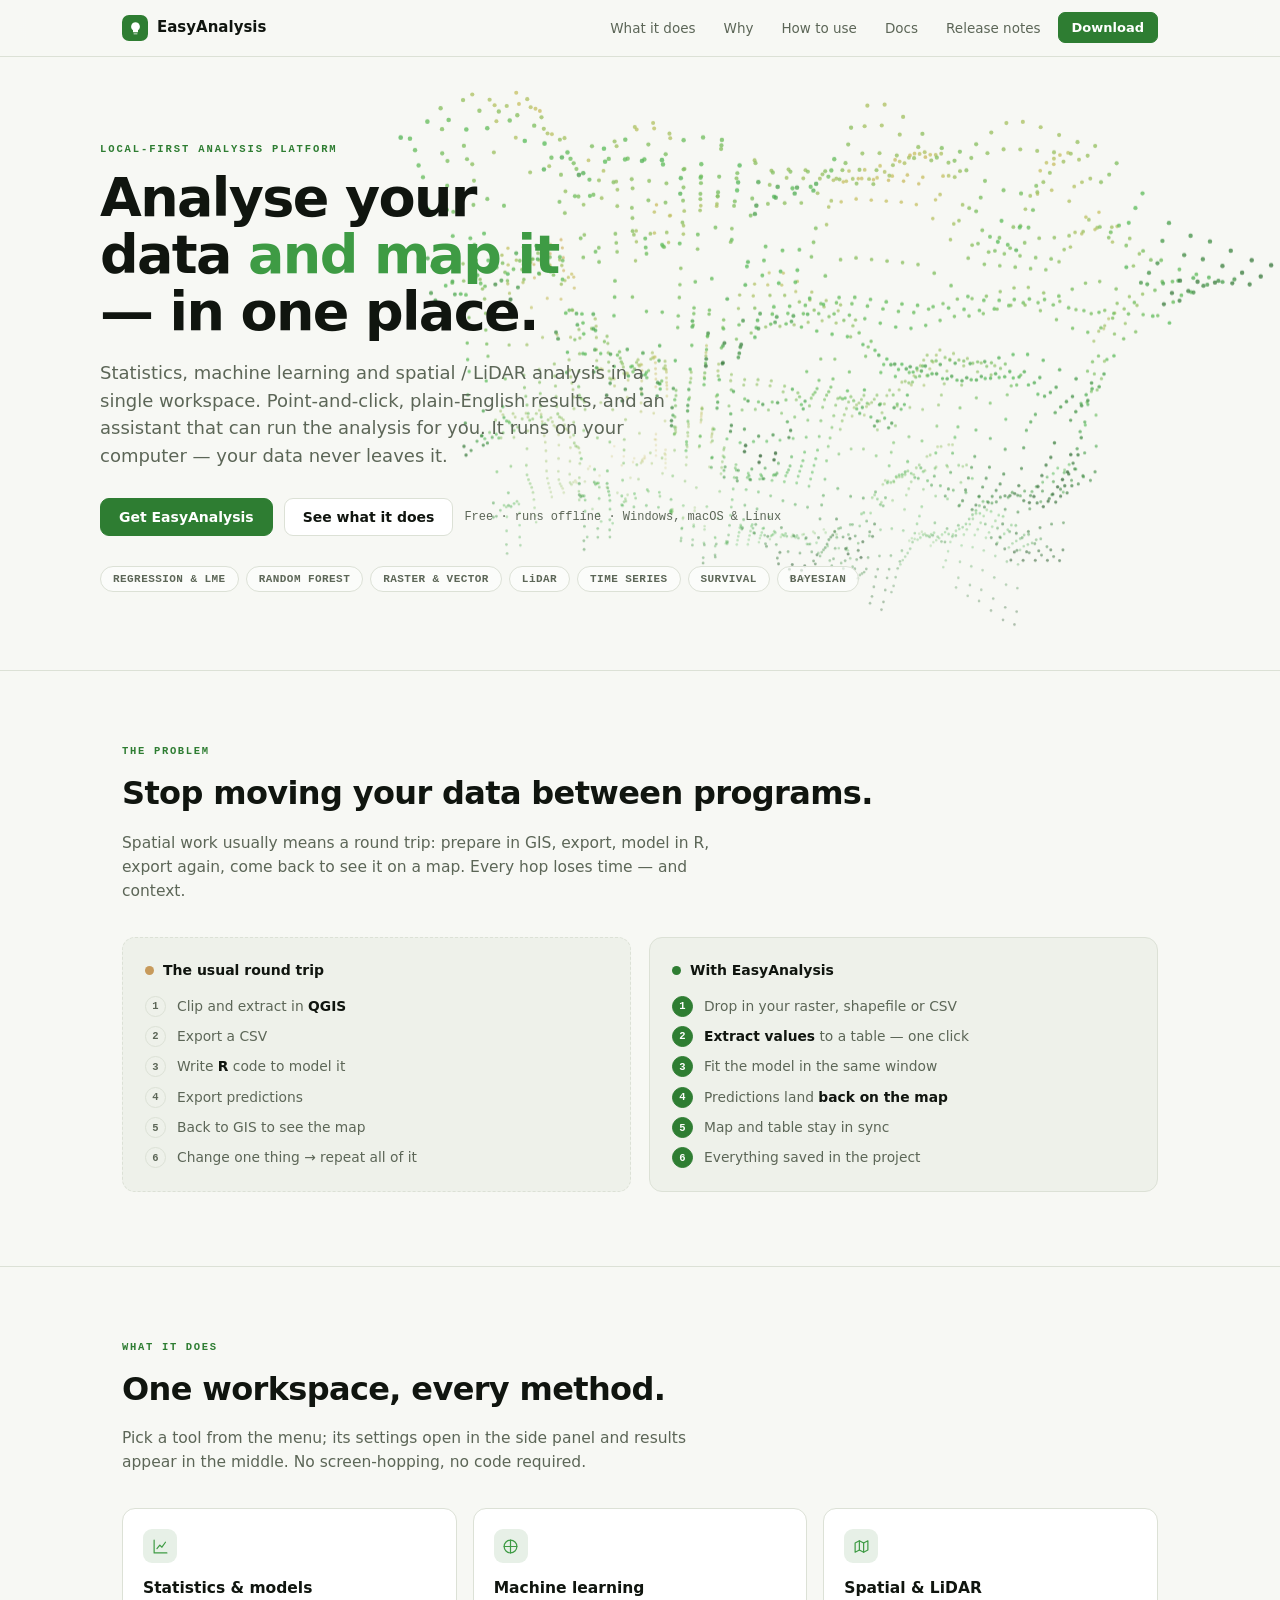
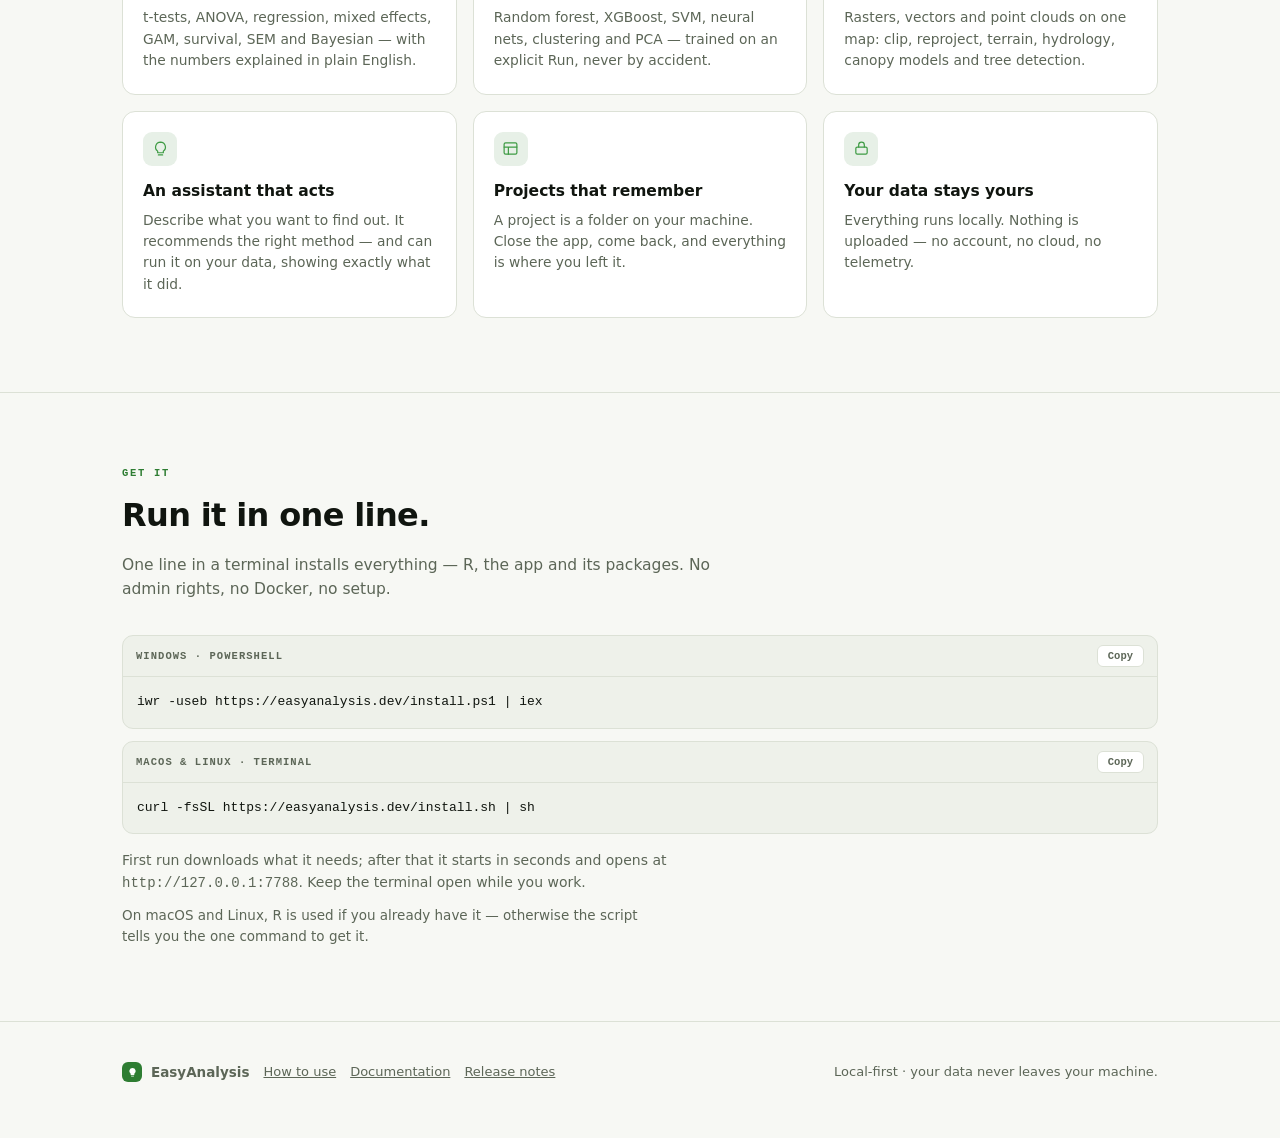
==== commit d499f580: "feat: v0.10.4 — auto-updating release notes on the site (backlog item 24) The changelog page decided" ====
--- a/landing/index.html
+++ b/landing/index.html
@@ -489,6 +489,7 @@
         <a href="#why">Why</a>
         <a href="how-to-use.html">How to use</a>
         <a href="documentation.html">Docs</a>
+        <a href="release-notes.html">Release notes</a>
         <a class="btn go sm" href="#get">Download</a>
       </span>
     </div>
@@ -652,6 +653,7 @@
       </span>
       <a href="how-to-use.html">How to use</a>
       <a href="documentation.html">Documentation</a>
+      <a href="release-notes.html">Release notes</a>
       <span style="margin-left:auto">Local-first · your data never leaves your machine.</span>
     </div>
   </footer>
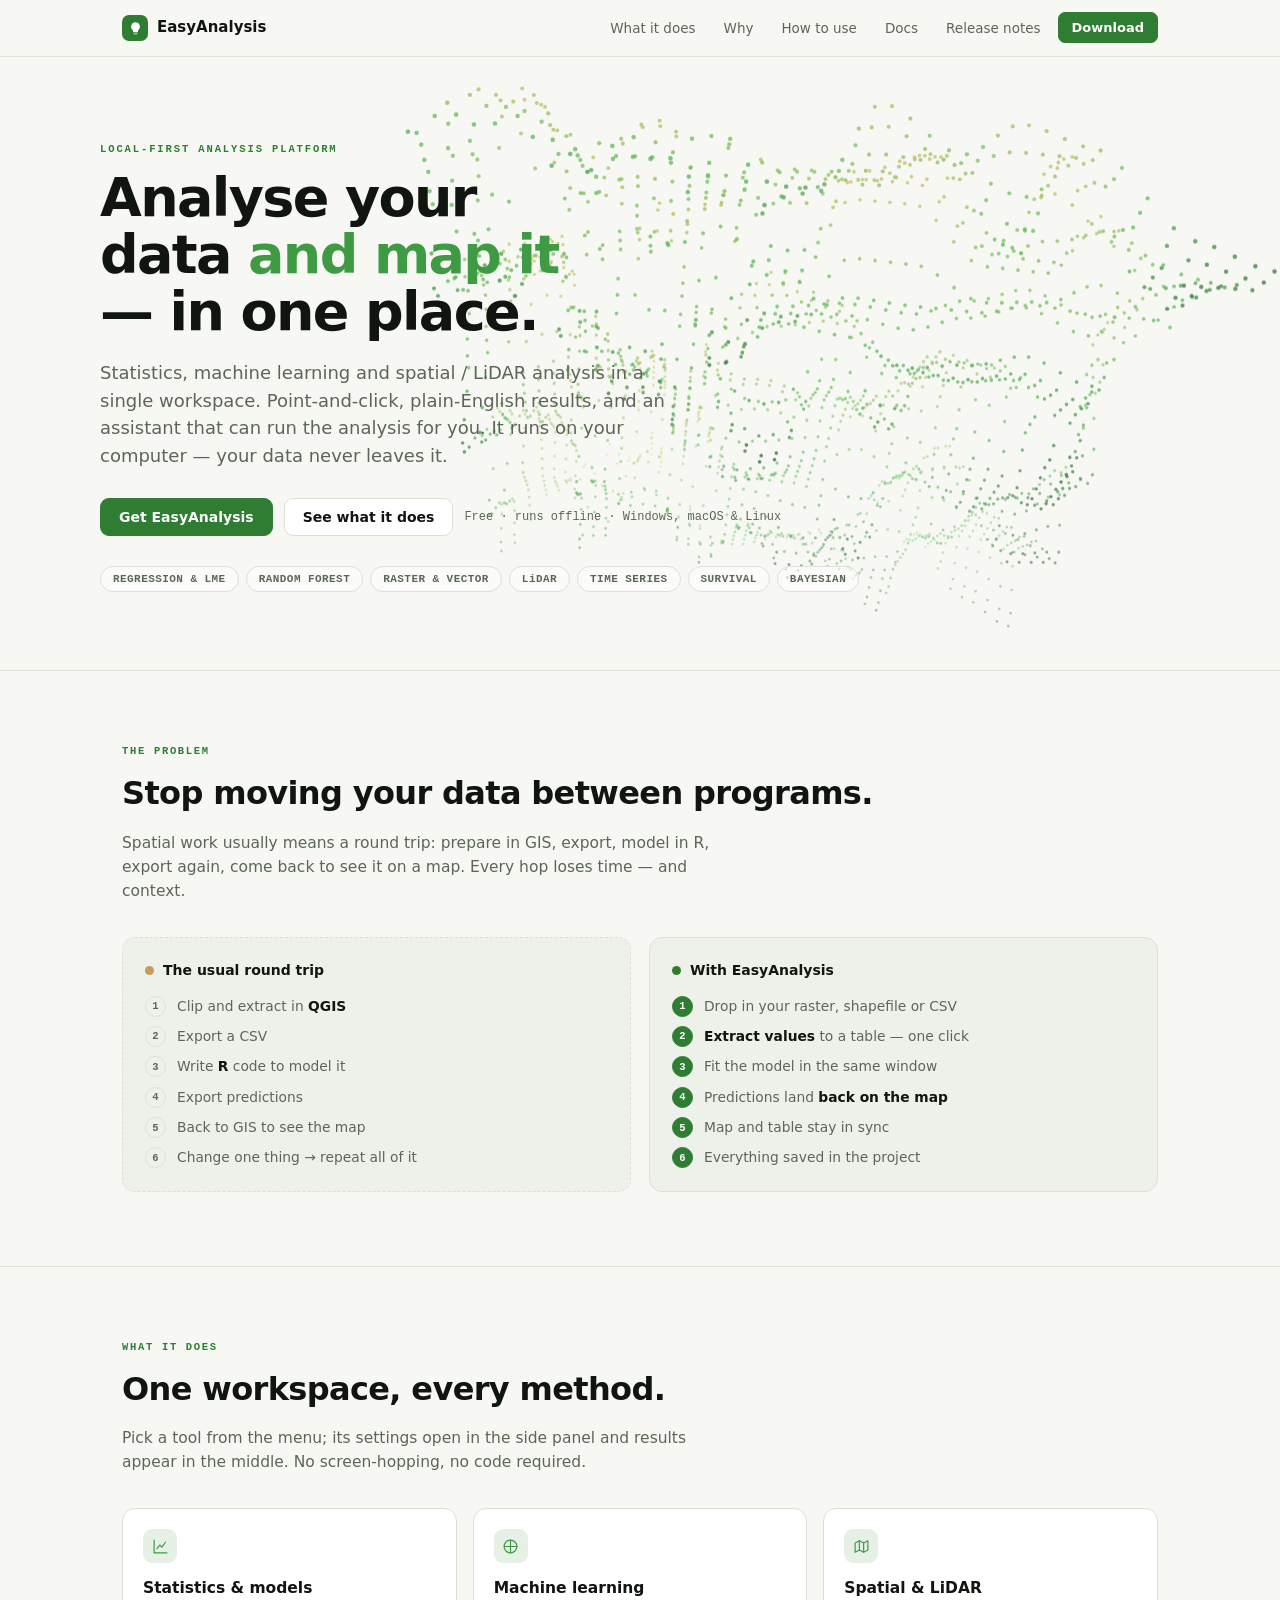
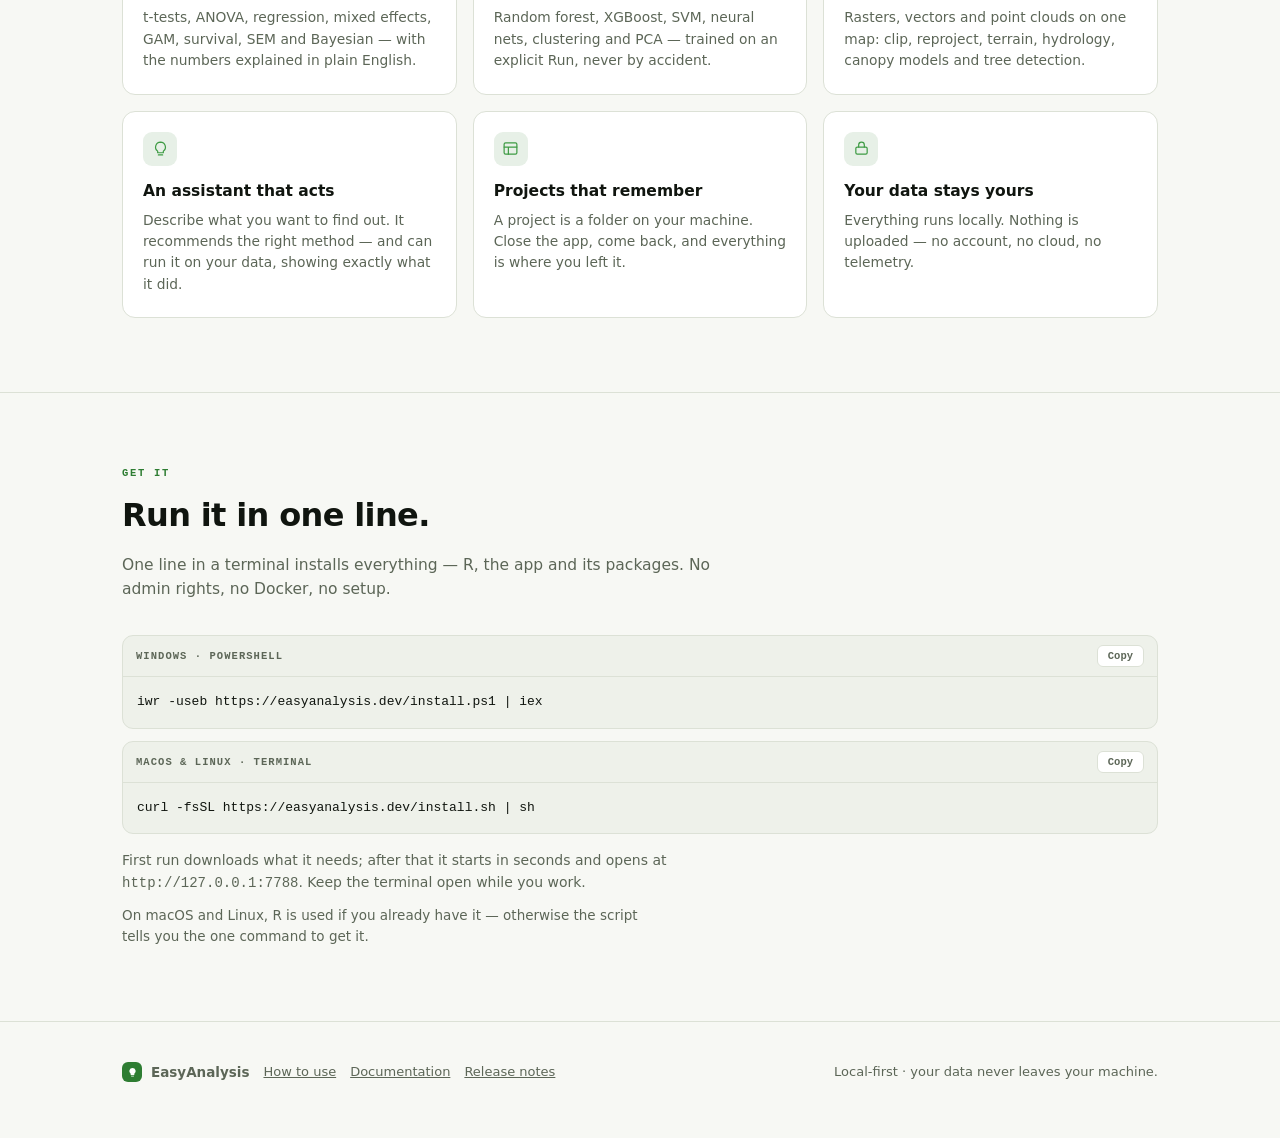
==== commit c7b771f3: "feat: v0.10.8 — sitemap, robots.txt, a served llms.txt, and structured data Three gaps, one of them " ====
--- a/landing/index.html
+++ b/landing/index.html
@@ -7,6 +7,53 @@
   <title>EasyAnalysis — analyse data and map it, in one place</title>
   <meta name="description"
     content="A local-first platform for statistics, machine learning and spatial/LiDAR analysis. Point-and-click, plain-English results, your data never leaves your machine.">
+
+  <!-- Canonical uses the extensionless form: vercel.json sets cleanUrls, so
+       /index.html and / are the same page and the bare origin is the real one. -->
+  <link rel="canonical" href="https://easyanalysis.dev/">
+  <meta name="robots" content="index, follow, max-snippet:-1, max-image-preview:large">
+
+  <!-- Open Graph / Twitter: without these, a shared link renders as a bare URL
+       with no title or summary. No og:image yet -- there is no artwork in
+       landing/assets, and a broken image reference is worse than none. -->
+  <meta property="og:type" content="website">
+  <meta property="og:site_name" content="EasyAnalysis">
+  <meta property="og:url" content="https://easyanalysis.dev/">
+  <meta property="og:title" content="EasyAnalysis — analyse data and map it, in one place">
+  <meta property="og:description"
+    content="Free, local-first platform for statistics, machine learning and spatial/LiDAR analysis. Point and click, no coding, and your data never leaves your computer.">
+  <meta name="twitter:card" content="summary">
+  <meta name="twitter:title" content="EasyAnalysis — analyse data and map it, in one place">
+  <meta name="twitter:description"
+    content="Free, local-first platform for statistics, machine learning and spatial/LiDAR analysis. No coding, and your data never leaves your computer.">
+
+  <!-- Structured data. SoftwareApplication is what makes an assistant or a search
+       engine able to answer "what is it, what does it cost, what does it run on"
+       without parsing the prose. Kept consistent with /llms.txt. -->
+  <script type="application/ld+json">
+  {
+    "@context": "https://schema.org",
+    "@type": "SoftwareApplication",
+    "name": "EasyAnalysis",
+    "url": "https://easyanalysis.dev/",
+    "applicationCategory": "Statistical and geospatial analysis software",
+    "operatingSystem": "Windows, macOS, Linux",
+    "description": "A free, local-first platform for statistical, machine-learning and spatial/LiDAR analysis by pointing and clicking. Installs with one command and runs on your own computer, so uploaded data never leaves it.",
+    "offers": { "@type": "Offer", "price": "0", "priceCurrency": "USD" },
+    "author": { "@type": "Person", "name": "Tim Casanda Gibson" },
+    "softwareHelp": "https://easyanalysis.dev/documentation",
+    "releaseNotes": "https://easyanalysis.dev/release-notes",
+    "codeRepository": "https://github.com/Casanda00/easyanalysis",
+    "featureList": [
+      "Point-and-click statistical modelling",
+      "Machine learning (random forest, SVM, XGBoost, neural networks, clustering)",
+      "Spatial, raster, terrain, hydrology and LiDAR analysis",
+      "AI Co-Analyst that runs analyses and explains results",
+      "Projects saved to disk",
+      "Runs locally — no data is uploaded"
+    ]
+  }
+  </script>
   <style>
     :root {
       --paper: #0F1310;
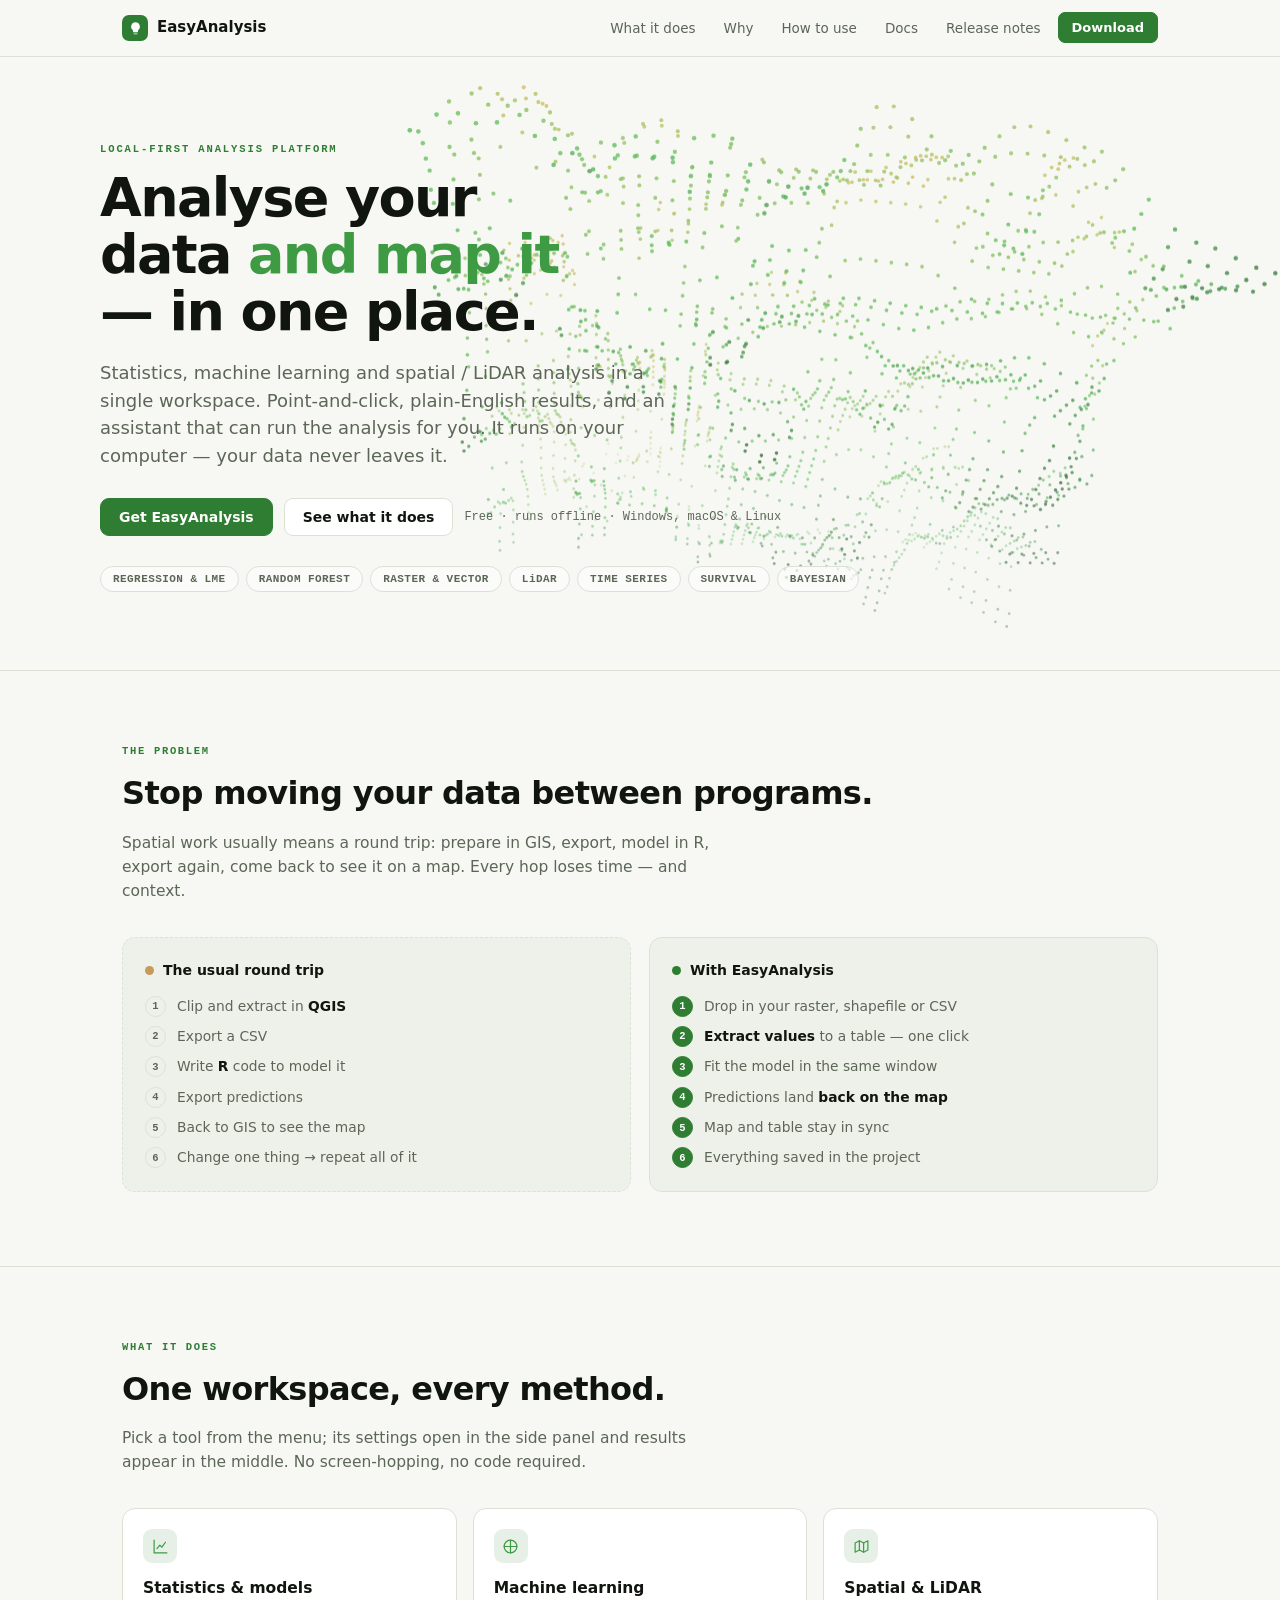
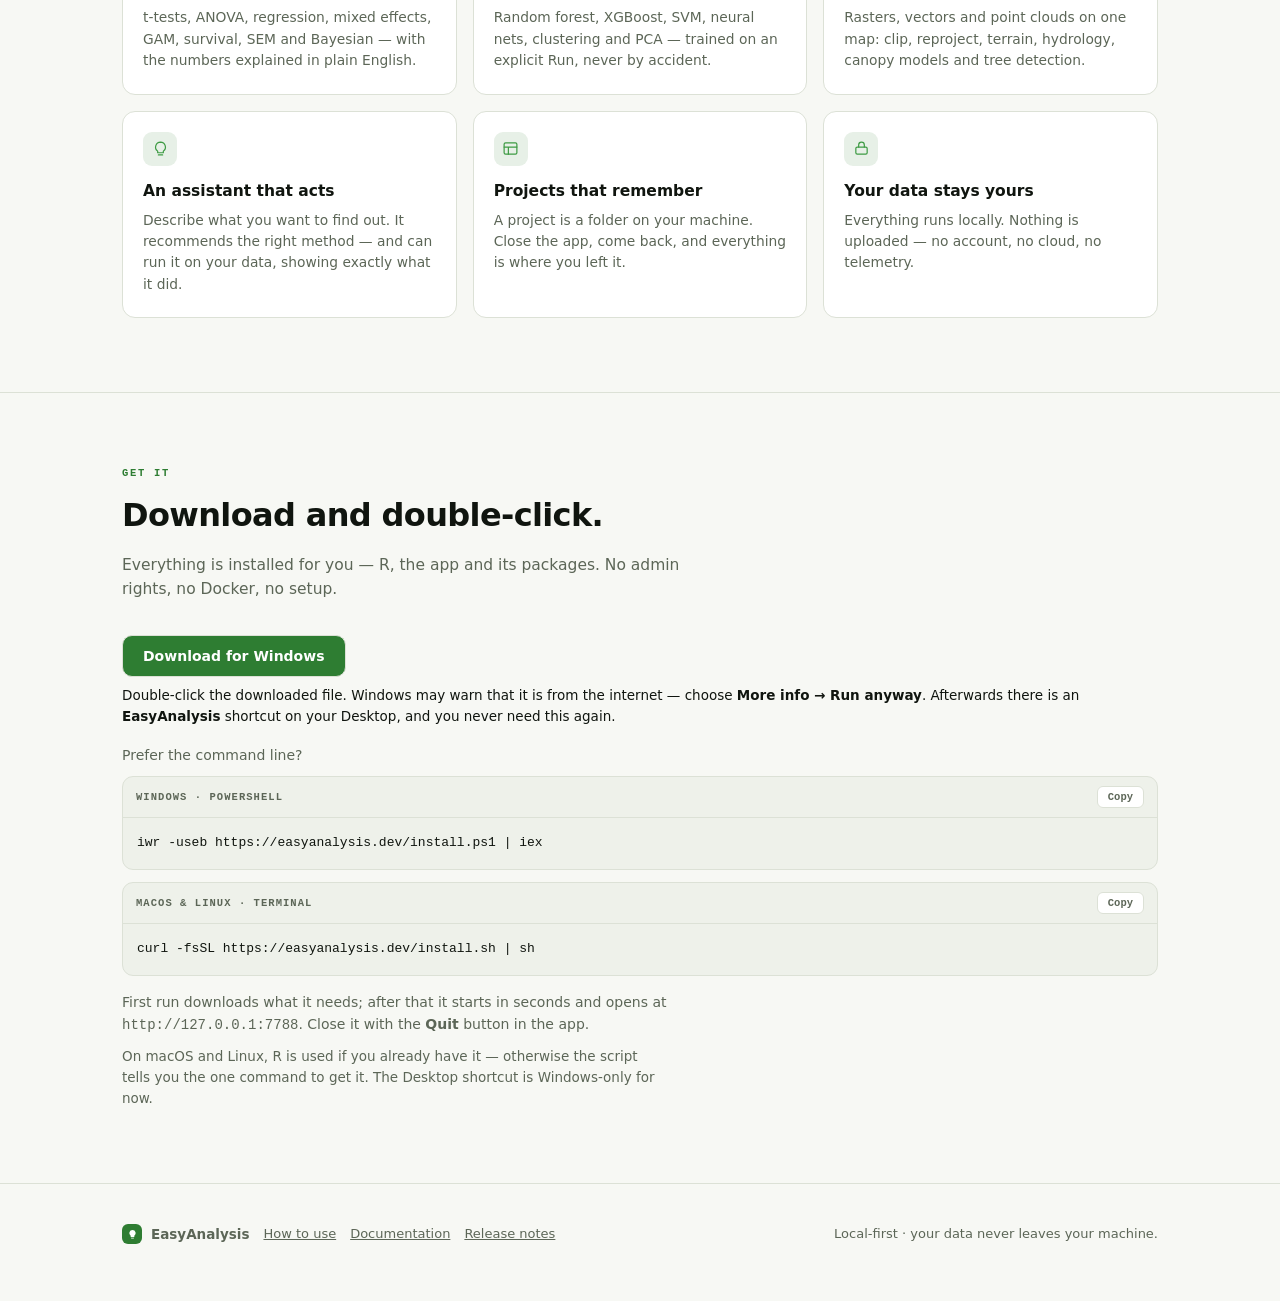
==== commit 2d515b36: "feat: v0.10.10 — Desktop shortcut and a double-click installer (item 46 A+B) The terminal was not a " ====
--- a/landing/index.html
+++ b/landing/index.html
@@ -664,9 +664,26 @@
   <section id="get">
     <div class="wrap">
       <div class="eyebrow">Get it</div>
-      <h2>Run it in one line.</h2>
-      <p class="sub">One line in a terminal installs everything — R, the app and its packages.
+      <h2>Download and double-click.</h2>
+      <p class="sub">Everything is installed for you — R, the app and its packages.
         No admin rights, no Docker, no setup.</p>
+
+      <!-- The download comes FIRST: the terminal was the single biggest barrier
+           for non-technical users, and it was needed on every launch, not just
+           the first. The installer now also creates a Desktop shortcut. -->
+      <p style="margin:0 0 18px;">
+        <a class="btn" href="/EasyAnalysis-Setup.bat" download
+          style="display:inline-block;padding:12px 20px;border-radius:10px;background:var(--forest);color:var(--onbrand);font-weight:600;text-decoration:none;">
+          Download for Windows
+        </a>
+        <span class="note" style="display:block;margin-top:8px;font-size:13.5px;">
+          Double-click the downloaded file. Windows may warn that it is from the internet —
+          choose <b>More info → Run anyway</b>. Afterwards there is an <b>EasyAnalysis</b>
+          shortcut on your Desktop, and you never need this again.
+        </span>
+      </p>
+
+      <p class="sub" style="margin:0 0 10px;font-size:14px;">Prefer the command line?</p>
       <div class="code">
         <div class="top">Windows · PowerShell
           <button class="copy" data-copy="win">Copy</button>
@@ -681,11 +698,12 @@
       </div>
       <p class="sub" style="margin:16px 0 0;font-size:14px;">
         First run downloads what it needs; after that it starts in seconds and opens at
-        <code style="font-family:var(--mono)">http://127.0.0.1:7788</code>. Keep the terminal open while you work.
+        <code style="font-family:var(--mono)">http://127.0.0.1:7788</code>. Close it with the
+        <b>Quit</b> button in the app.
       </p>
       <p class="sub" style="margin:10px 0 0;font-size:13.5px;">
         On macOS and Linux, R is used if you already have it — otherwise the script tells you the
-        one command to get it.</p>
+        one command to get it. The Desktop shortcut is Windows-only for now.</p>
     </div>
   </section>
 
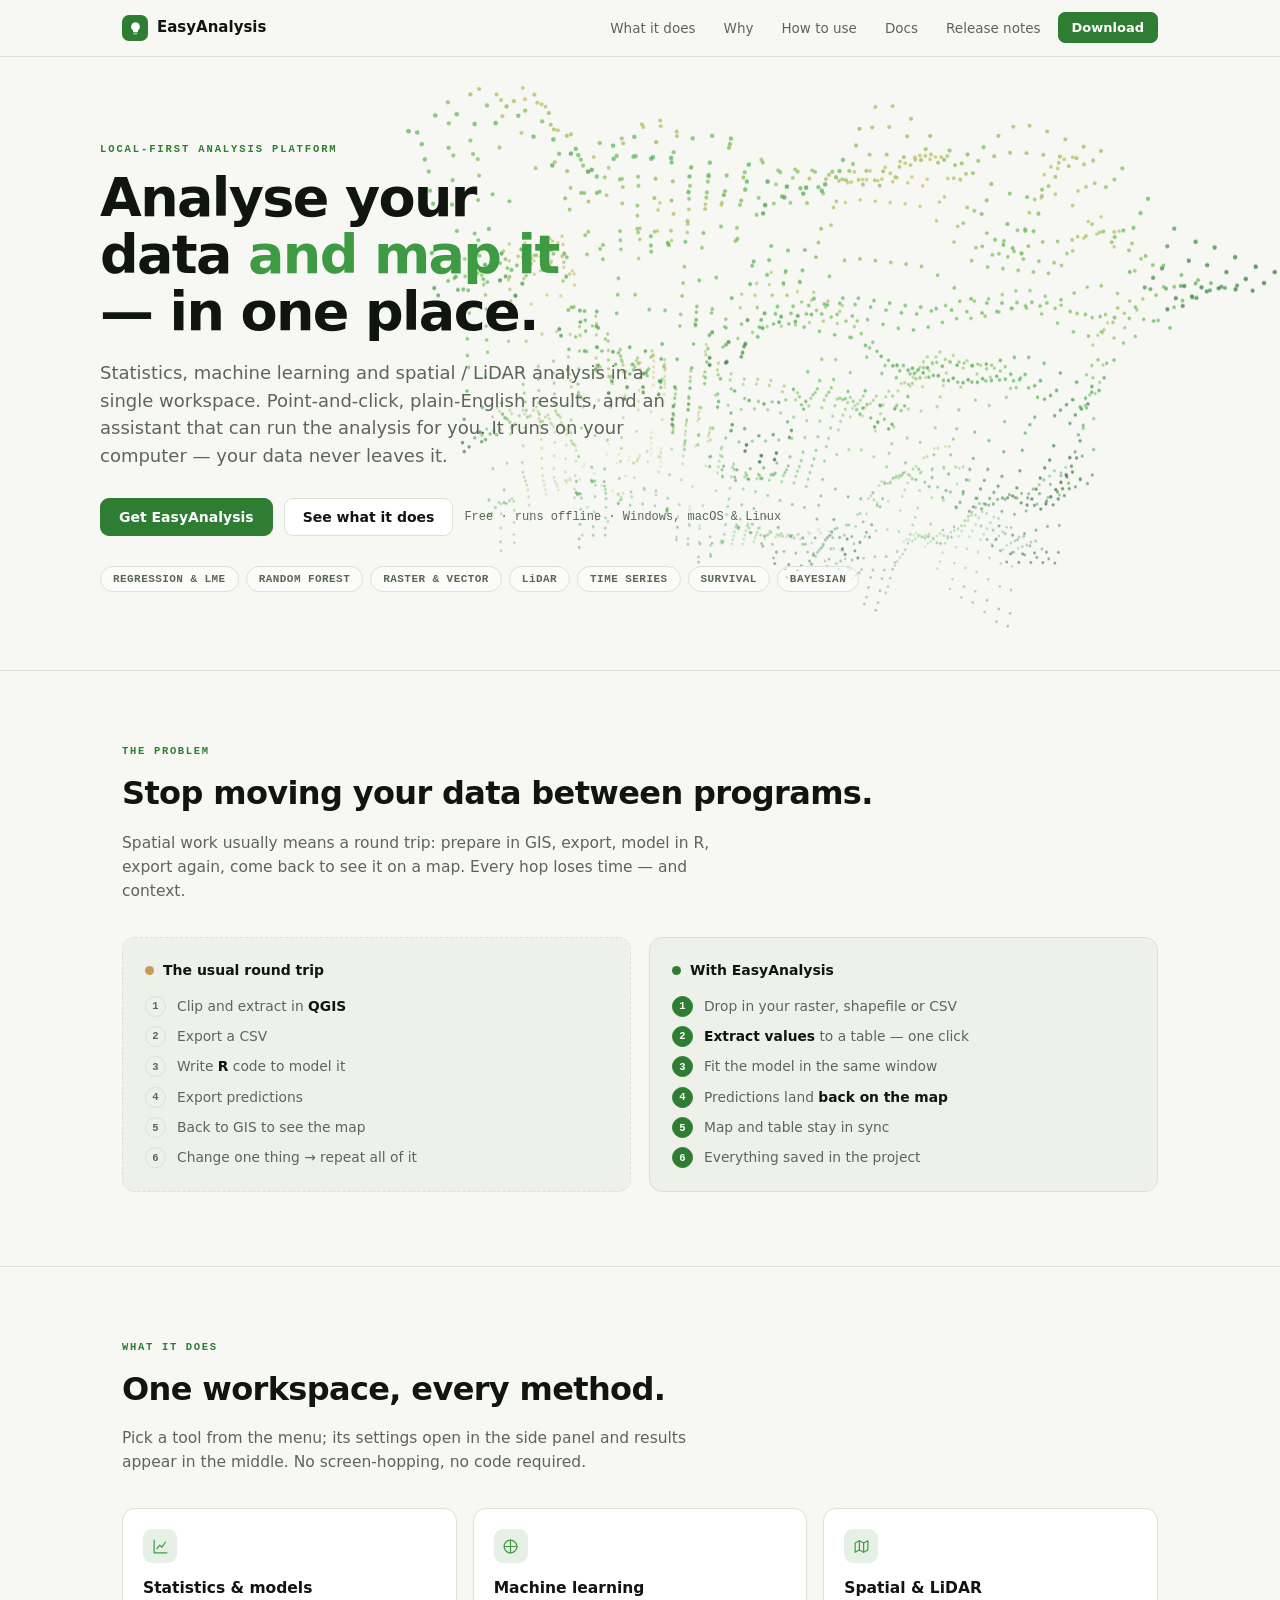
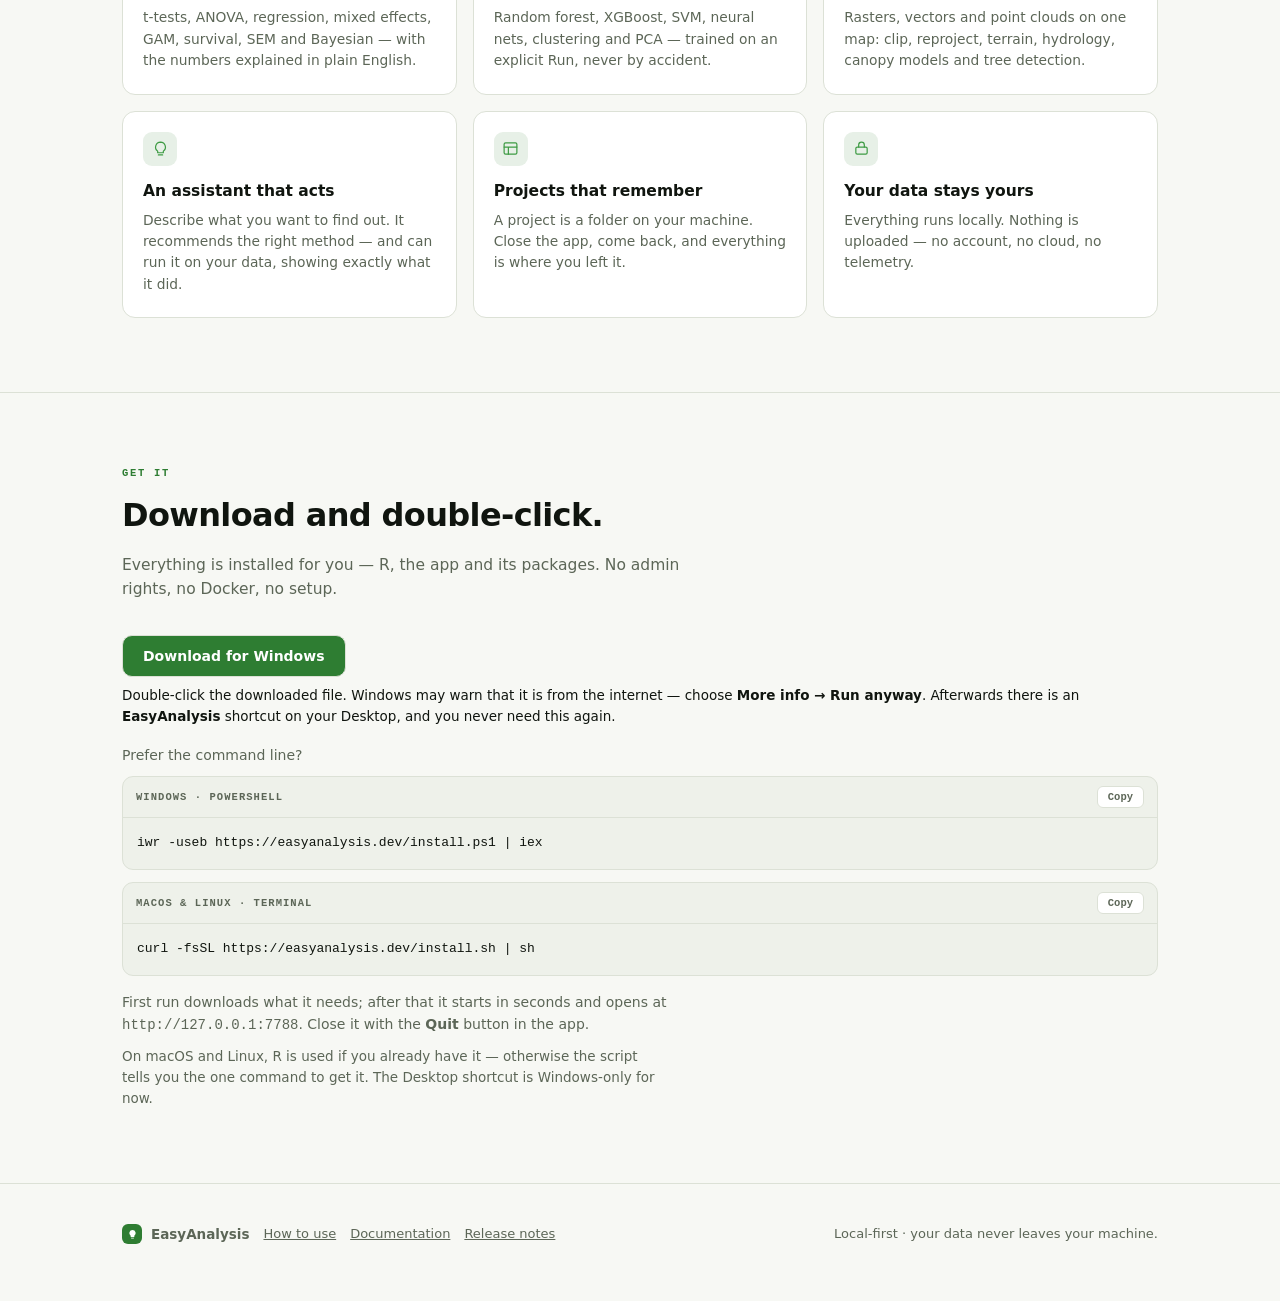
==== commit a8c6818a: "feat: v0.10.11 — the app icon, on the shortcut, the site and the tab Closes item 46's "no custom ico" ====
--- a/landing/index.html
+++ b/landing/index.html
@@ -12,6 +12,13 @@
        /index.html and / are the same page and the bare origin is the real one. -->
   <link rel="canonical" href="https://easyanalysis.dev/">
   <meta name="robots" content="index, follow, max-snippet:-1, max-image-preview:large">
+
+  <!-- The favicon existed in the repo since July but was never copied into
+       landing/ (the deploy root) and never linked, so the site showed no icon
+       and /favicon.ico 404'd. Same class of miss as llms.txt. -->
+  <link rel="icon" href="/favicon.ico" sizes="any">
+  <link rel="icon" type="image/png" href="/favicon.png">
+  <link rel="apple-touch-icon" href="/favicon.png">
 
   <!-- Open Graph / Twitter: without these, a shared link renders as a bare URL
        with no title or summary. No og:image yet -- there is no artwork in
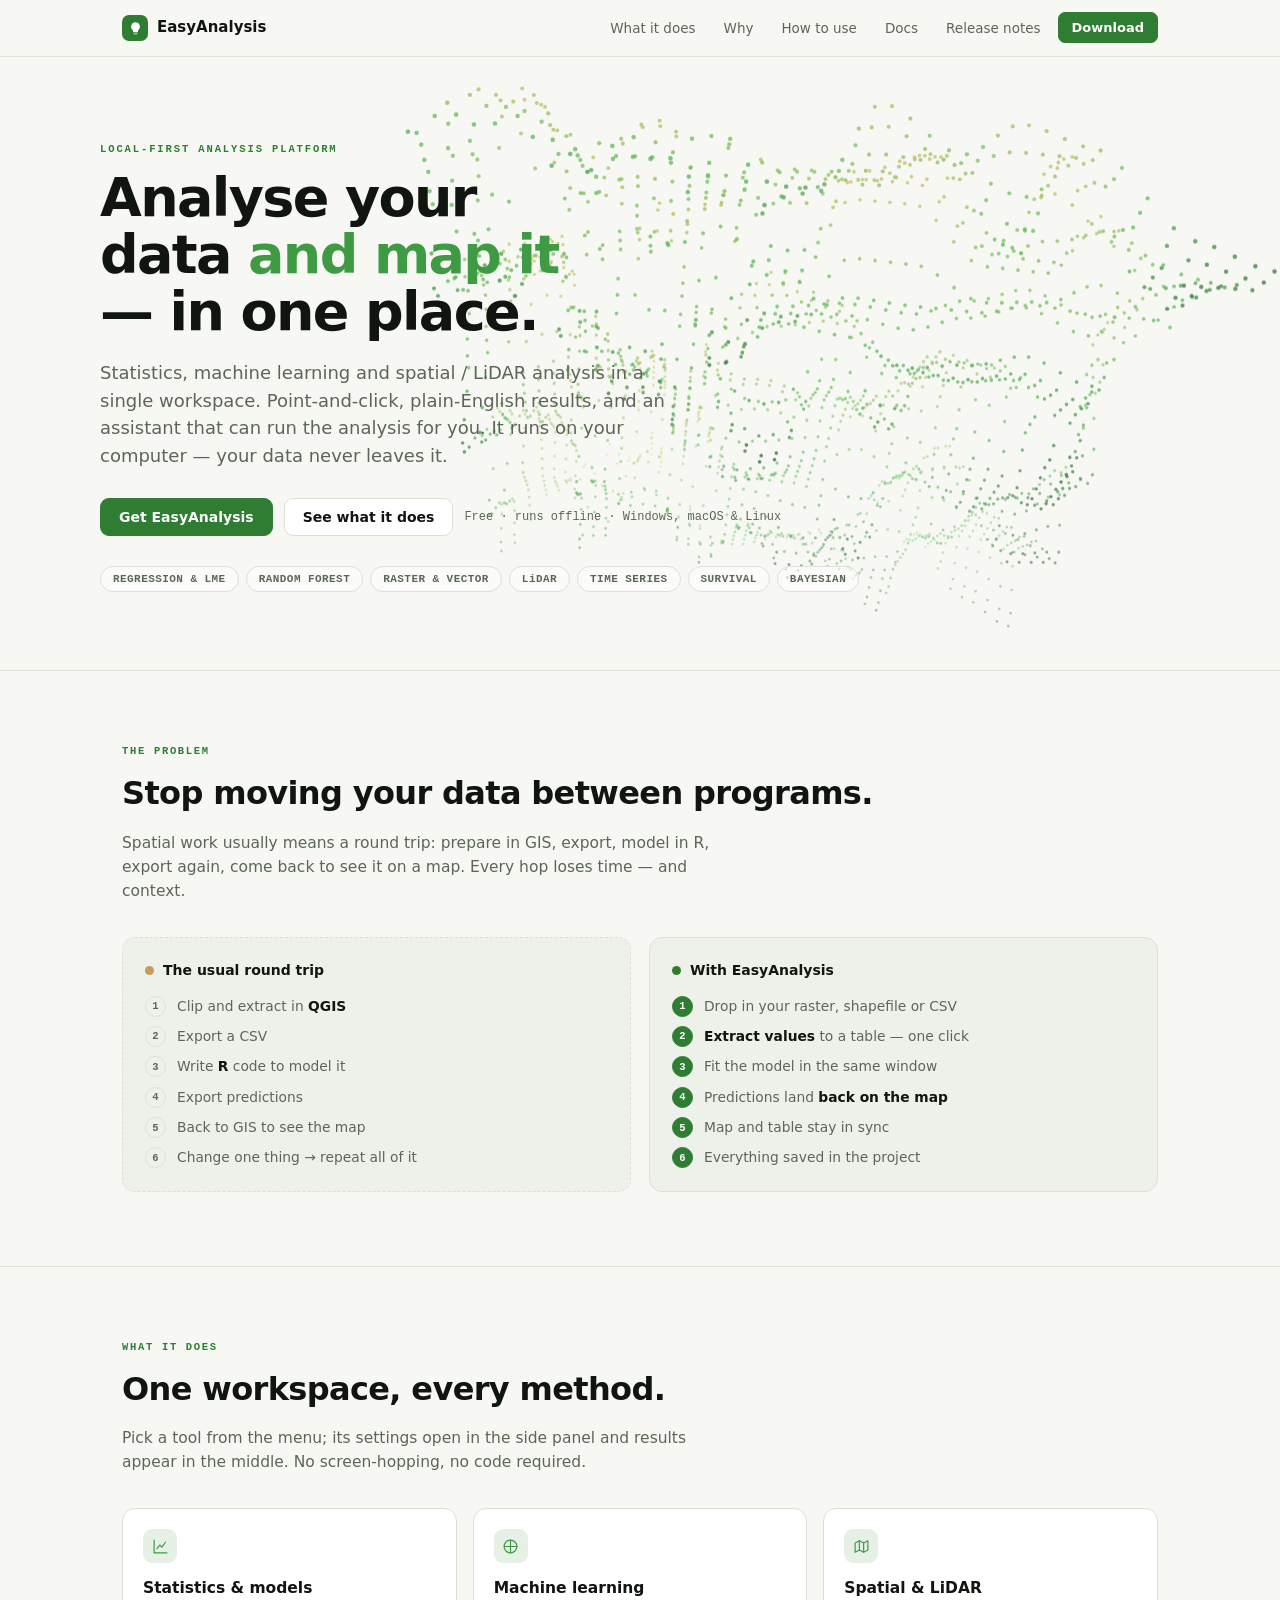
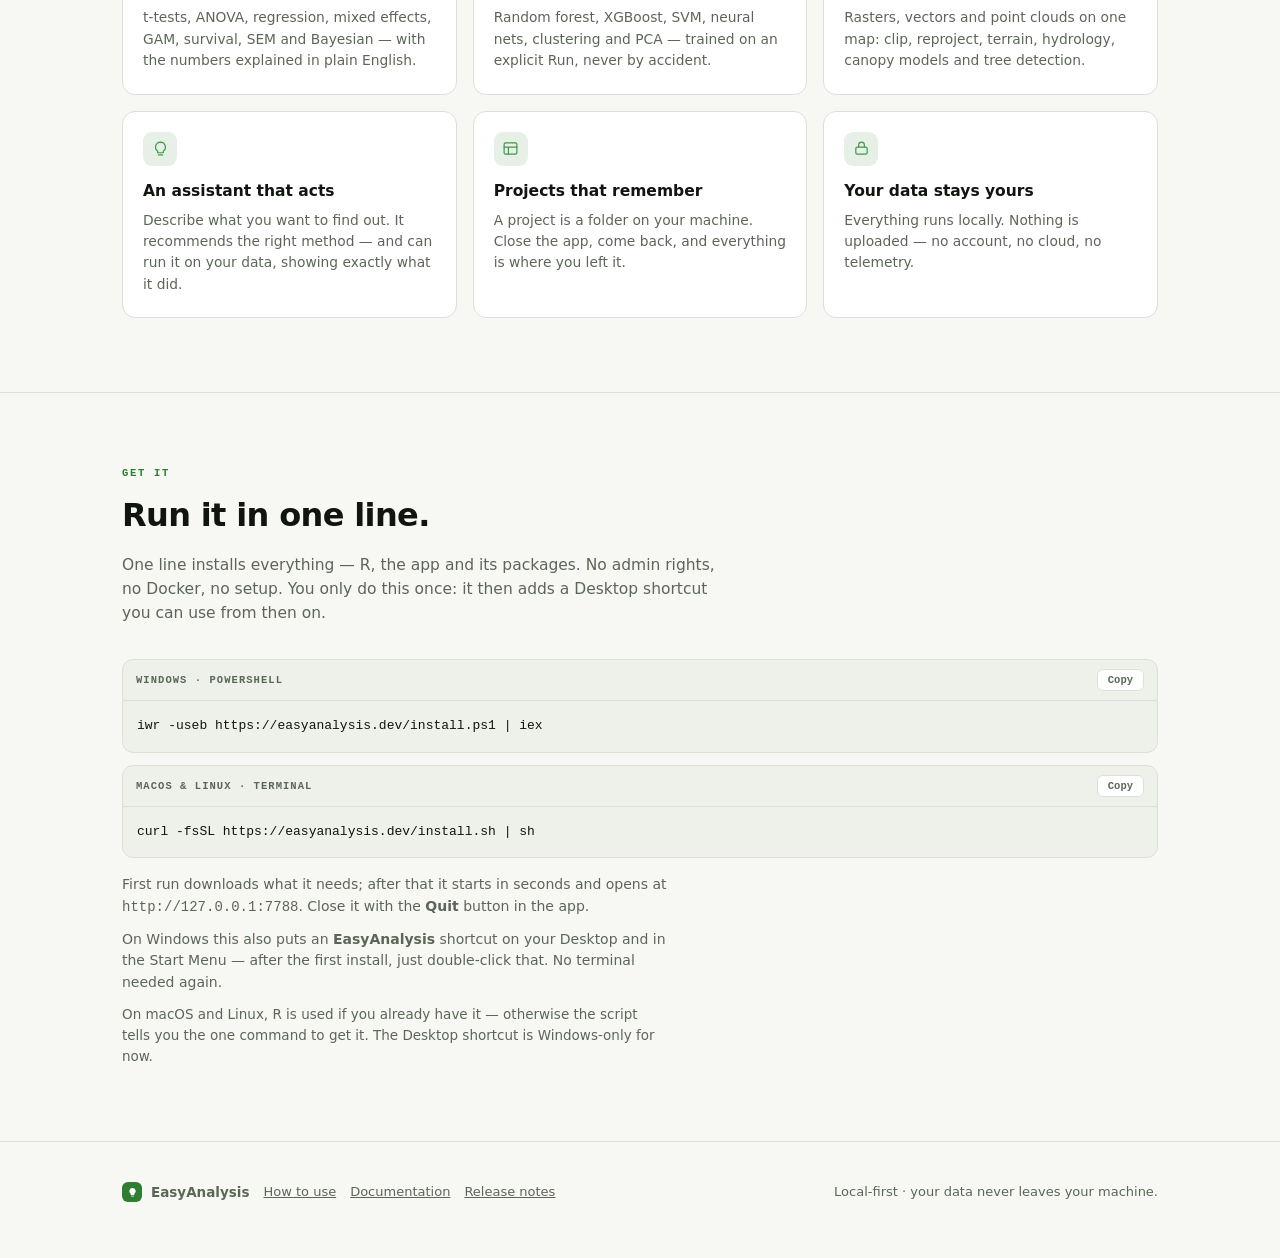
==== commit b88a731b: "fix: v0.10.13 — drop the downloadable .bat; attribute table shows every feature 1. REVERT of item 46" ====
--- a/landing/index.html
+++ b/landing/index.html
@@ -671,26 +671,15 @@
   <section id="get">
     <div class="wrap">
       <div class="eyebrow">Get it</div>
-      <h2>Download and double-click.</h2>
-      <p class="sub">Everything is installed for you — R, the app and its packages.
-        No admin rights, no Docker, no setup.</p>
-
-      <!-- The download comes FIRST: the terminal was the single biggest barrier
-           for non-technical users, and it was needed on every launch, not just
-           the first. The installer now also creates a Desktop shortcut. -->
-      <p style="margin:0 0 18px;">
-        <a class="btn" href="/EasyAnalysis-Setup.bat" download
-          style="display:inline-block;padding:12px 20px;border-radius:10px;background:var(--forest);color:var(--onbrand);font-weight:600;text-decoration:none;">
-          Download for Windows
-        </a>
-        <span class="note" style="display:block;margin-top:8px;font-size:13.5px;">
-          Double-click the downloaded file. Windows may warn that it is from the internet —
-          choose <b>More info → Run anyway</b>. Afterwards there is an <b>EasyAnalysis</b>
-          shortcut on your Desktop, and you never need this again.
-        </span>
-      </p>
-
-      <p class="sub" style="margin:0 0 10px;font-size:14px;">Prefer the command line?</p>
+      <h2>Run it in one line.</h2>
+      <p class="sub">One line installs everything — R, the app and its packages.
+        No admin rights, no Docker, no setup. You only do this once:
+        it then adds a Desktop shortcut you can use from then on.</p>
+      <!-- A downloadable .bat was tried here and REMOVED: Windows Smart App
+           Control blocks .bat outright as a dangerous file extension, so it
+           often could not be run at all and made the tool look untrustworthy.
+           The one-liner is the install route; the Desktop shortcut the
+           installer creates is what removes the terminal from daily use. -->
       <div class="code">
         <div class="top">Windows · PowerShell
           <button class="copy" data-copy="win">Copy</button>
@@ -707,6 +696,10 @@
         First run downloads what it needs; after that it starts in seconds and opens at
         <code style="font-family:var(--mono)">http://127.0.0.1:7788</code>. Close it with the
         <b>Quit</b> button in the app.
+      </p>
+      <p class="sub" style="margin:10px 0 0;font-size:14px;">
+        On Windows this also puts an <b>EasyAnalysis</b> shortcut on your Desktop and in the
+        Start Menu — after the first install, just double-click that. No terminal needed again.
       </p>
       <p class="sub" style="margin:10px 0 0;font-size:13.5px;">
         On macOS and Linux, R is used if you already have it — otherwise the script tells you the
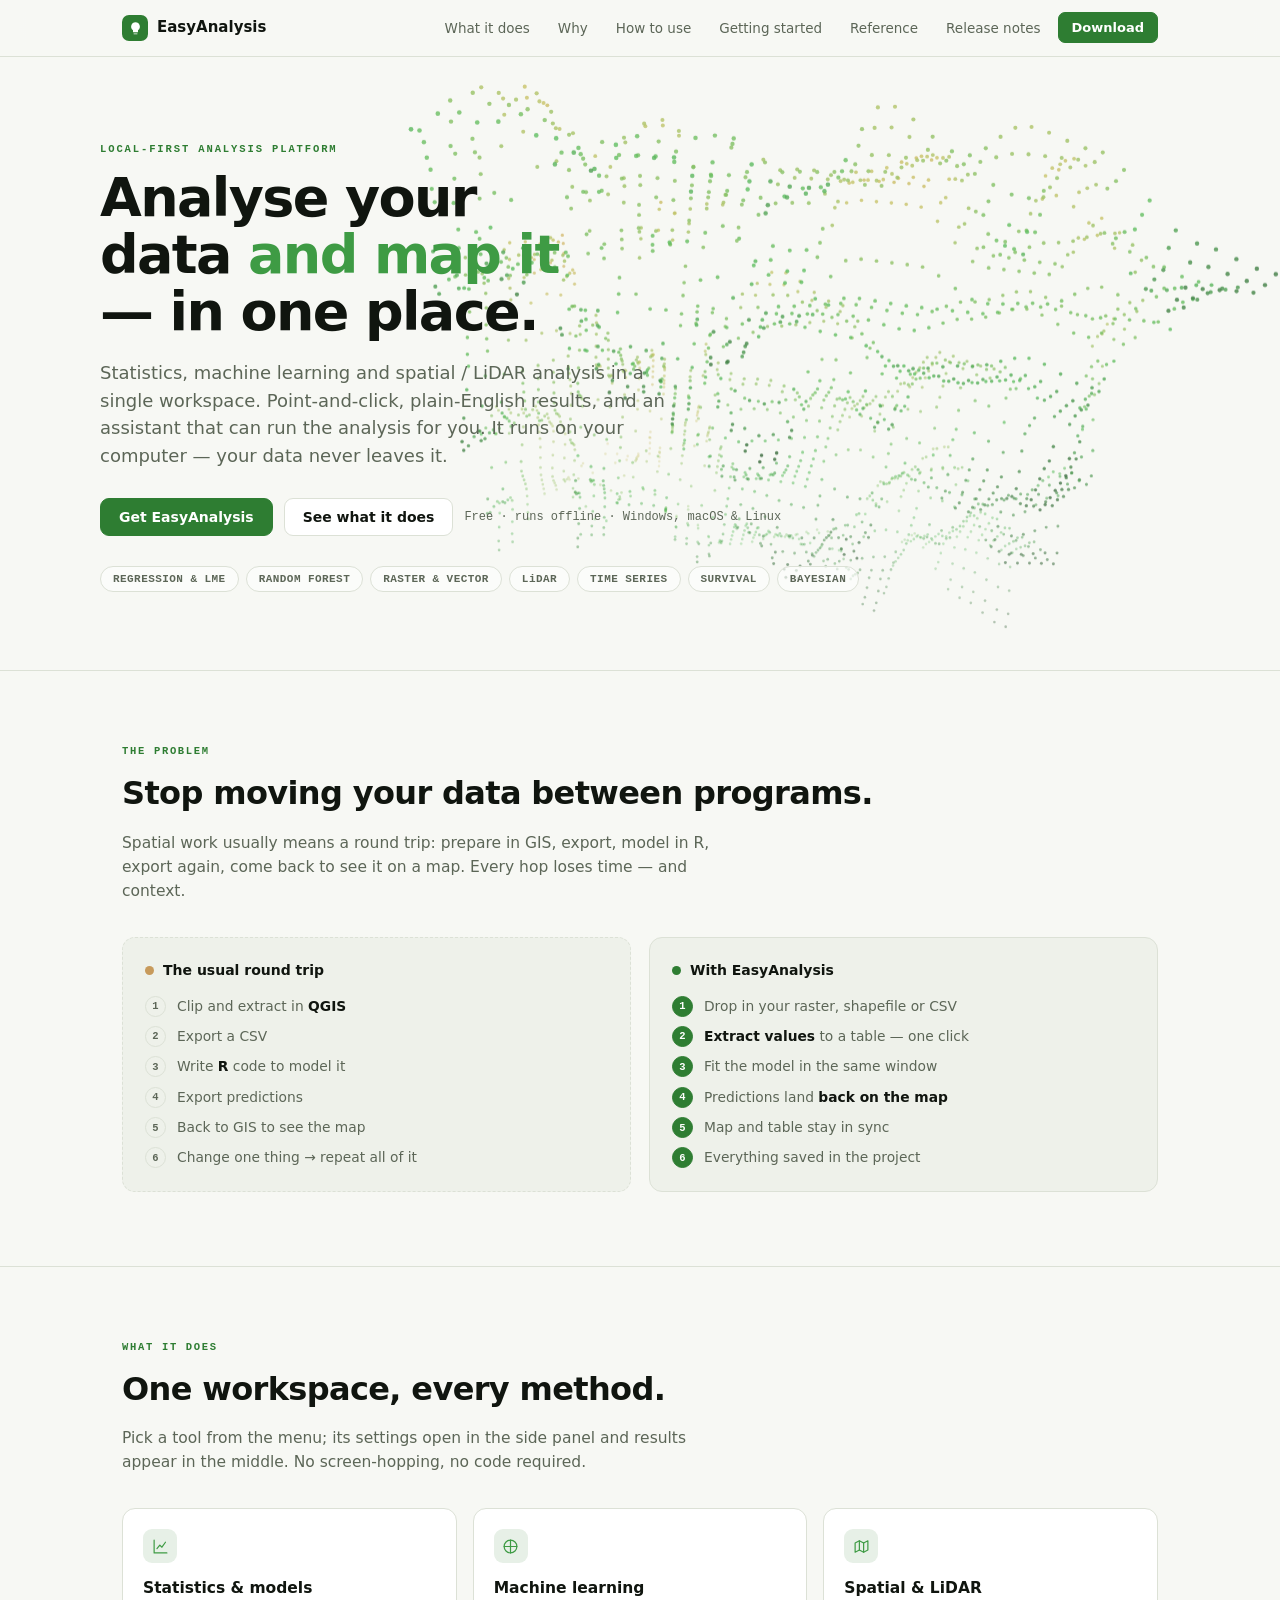
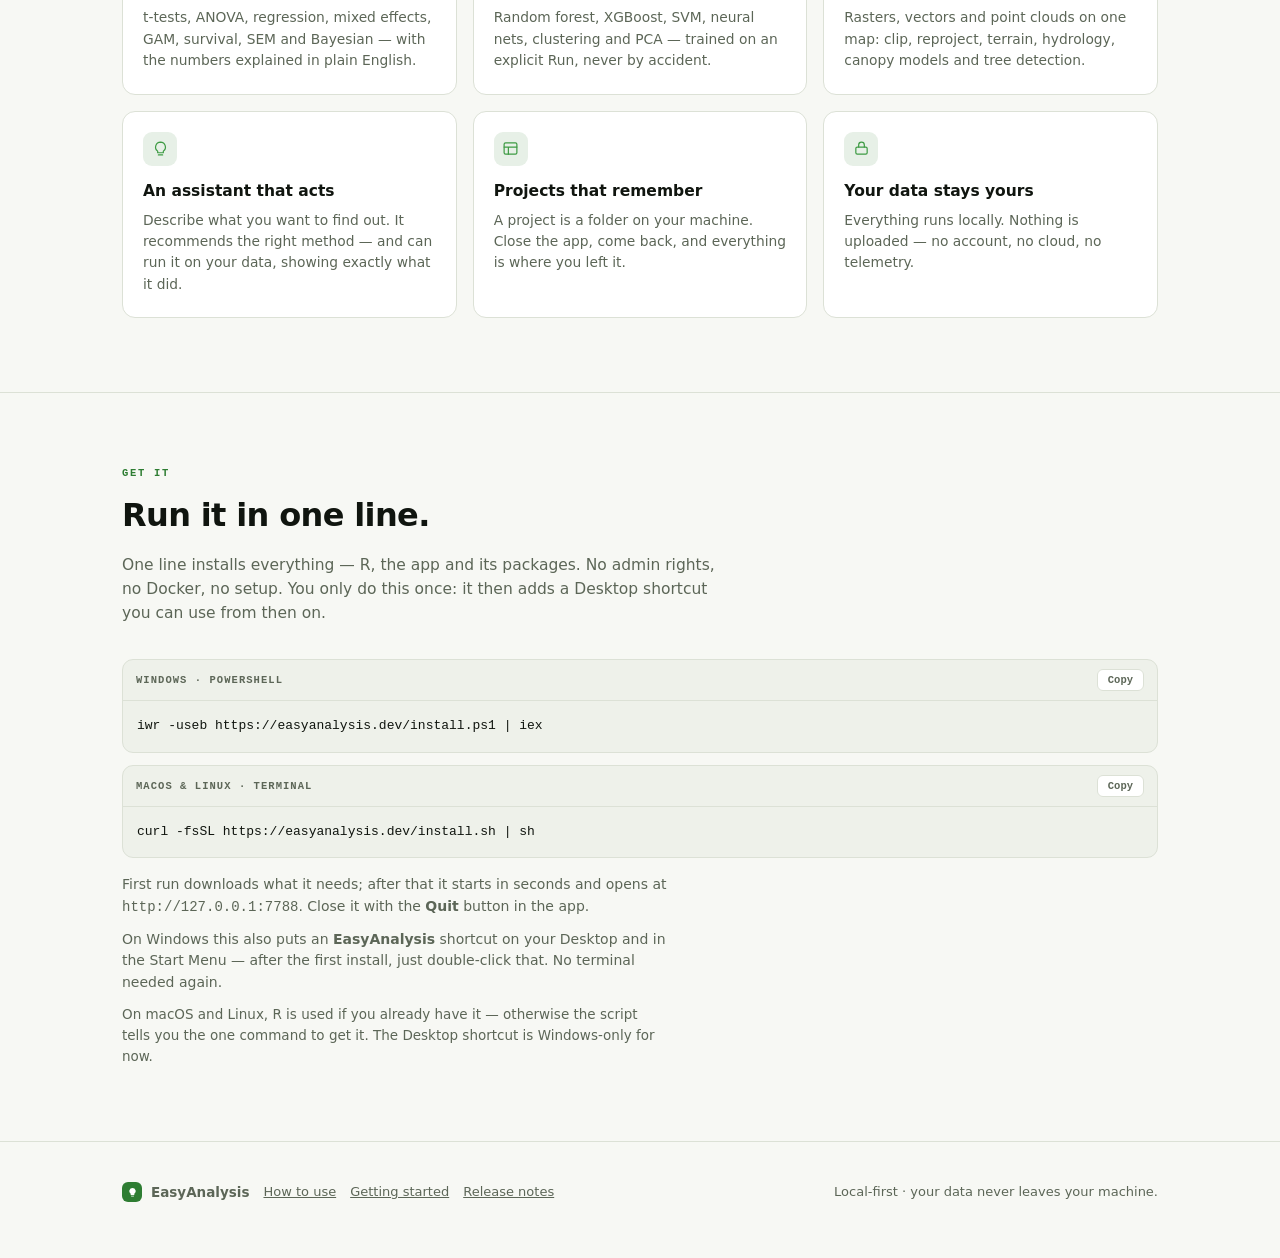
==== commit a2797a9f: "docs: v0.10.24 — split Getting started from a GENERATED method reference Item 56 part 1. The old doc" ====
--- a/landing/index.html
+++ b/landing/index.html
@@ -542,7 +542,8 @@
         <a href="#what">What it does</a>
         <a href="#why">Why</a>
         <a href="how-to-use.html">How to use</a>
-        <a href="documentation.html">Docs</a>
+        <a href="documentation.html">Getting started</a>
+        <a href="reference.html">Reference</a>
         <a href="release-notes.html">Release notes</a>
         <a class="btn go sm" href="#get">Download</a>
       </span>
@@ -717,7 +718,7 @@
         </span>EasyAnalysis
       </span>
       <a href="how-to-use.html">How to use</a>
-      <a href="documentation.html">Documentation</a>
+      <a href="documentation.html">Getting started</a>
       <a href="release-notes.html">Release notes</a>
       <span style="margin-left:auto">Local-first · your data never leaves your machine.</span>
     </div>
